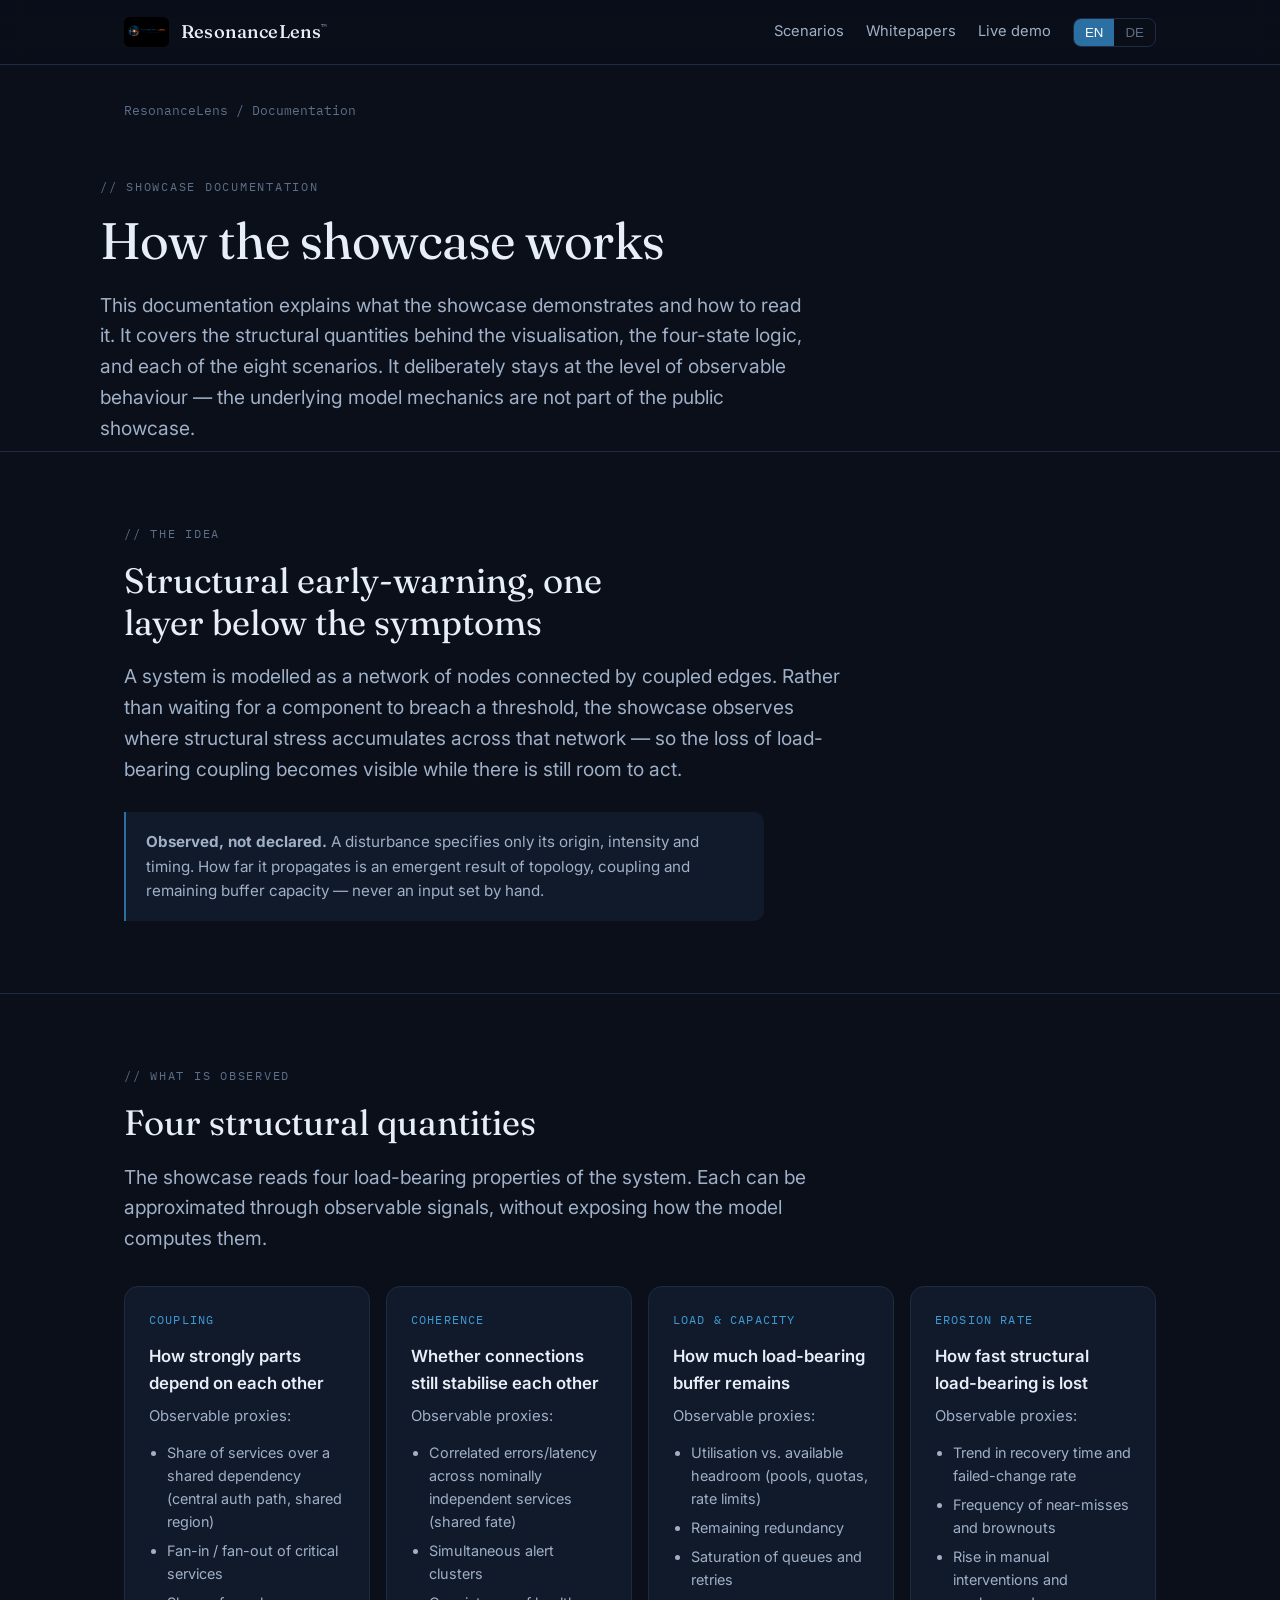
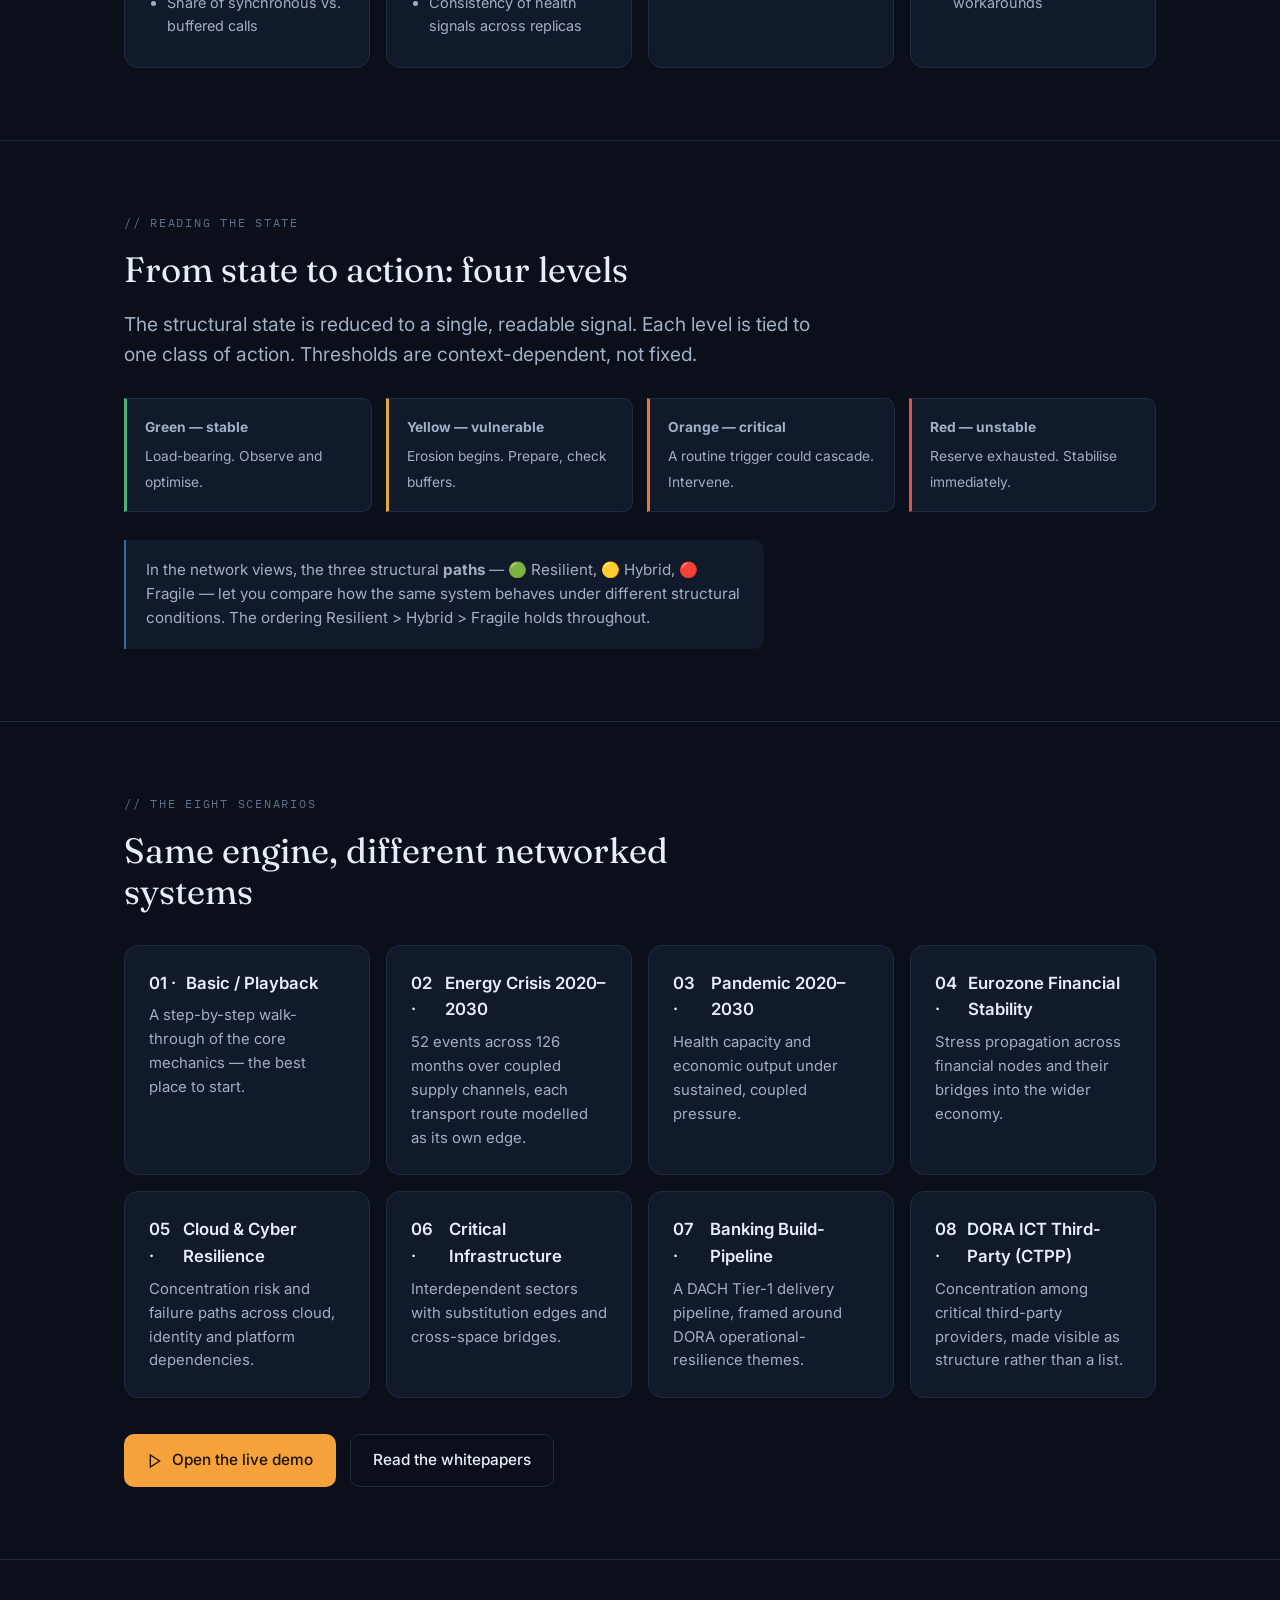
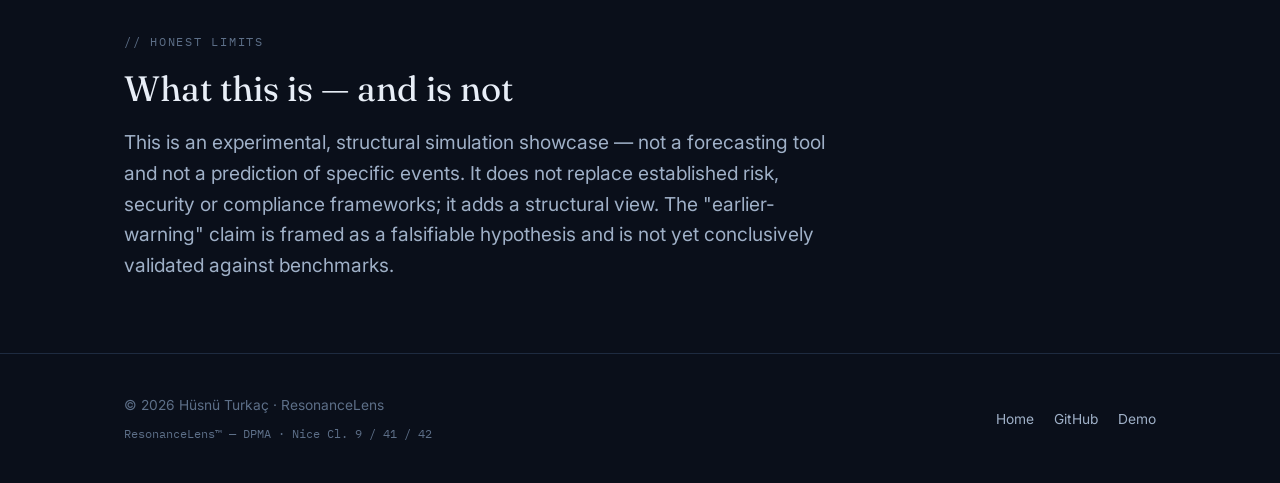
==== docs/index.html @ 5c9d03ac "Initial commit: bilingual landing page, docs, whitepaper series" ====
<!DOCTYPE html>
<html lang="en">
<head>
<meta charset="UTF-8" />
<meta name="viewport" content="width=device-width, initial-scale=1.0" />
<title>Documentation — ResonanceLens</title>
<meta name="description" content="How the ResonanceLens showcase is built: structural quantities, the four-state logic, and the eight interactive scenarios." />
<link rel="preconnect" href="https://fonts.googleapis.com" />
<link rel="preconnect" href="https://fonts.gstatic.com" crossorigin />
<link href="https://fonts.googleapis.com/css2?family=Fraunces:opsz,wght@9..144,400;9..144,500;9..144,600&family=Inter:wght@400;500;600&family=IBM+Plex+Mono:wght@400;500&display=swap" rel="stylesheet" />
<link rel="stylesheet" href="../assets/style.css" />
</head>
<body>

<header>
  <div class="wrap nav">
    <a class="brand" href="../index.html">
      <img src="../assets/logo.png" alt="ResonanceLens" />
      <span>ResonanceLens<span class="tm">™</span></span>
    </a>
    <div class="nav-right">
      <nav class="nav-links">
        <a href="../index.html#scenarios" data-lang="en">Scenarios</a><a href="../index.html#scenarios" data-lang="de">Szenarien</a>
        <a href="whitepaper.html" data-lang="en">Whitepapers</a><a href="whitepaper.html" data-lang="de">Whitepapers</a>
        <a href="https://resonancelens.streamlit.app/" target="_blank" rel="noopener" data-lang="en">Live demo</a><a href="https://resonancelens.streamlit.app/" target="_blank" rel="noopener" data-lang="de">Live-Demo</a>
      </nav>
      <div class="langtoggle" role="group" aria-label="Language">
        <button id="btn-en" class="active" onclick="setLang('en')">EN</button>
        <button id="btn-de" onclick="setLang('de')">DE</button>
      </div>
    </div>
  </div>
</header>

<main>
  <div class="wrap crumb">
    <a href="../index.html">ResonanceLens</a> / <span data-lang="en">Documentation</span><span data-lang="de">Dokumentation</span>
  </div>

  <div class="wrap page-hero">
    <div class="sec-label"><span data-lang="en">// Showcase documentation</span><span data-lang="de">// Showcase-Dokumentation</span></div>
    <h1><span data-lang="en">How the showcase works</span><span data-lang="de">Wie das Showcase funktioniert</span></h1>
    <p class="lede">
      <span data-lang="en">This documentation explains what the showcase demonstrates and how to read it. It covers the structural quantities behind the visualisation, the four-state logic, and each of the eight scenarios. It deliberately stays at the level of observable behaviour — the underlying model mechanics are not part of the public showcase.</span>
      <span data-lang="de">Diese Dokumentation erklärt, was das Showcase zeigt und wie es zu lesen ist. Sie behandelt die strukturellen Größen hinter der Visualisierung, die vierstufige Zustandslogik und jedes der acht Szenarien. Sie bleibt bewusst auf der Ebene des beobachtbaren Verhaltens — die zugrunde liegende Modellmechanik ist nicht Teil des öffentlichen Showcases.</span>
    </p>
  </div>

  <!-- IDEA -->
  <section>
    <div class="wrap">
      <div class="sec-label"><span data-lang="en">// The idea</span><span data-lang="de">// Die Idee</span></div>
      <h2><span data-lang="en">Structural early-warning, one layer below the symptoms</span><span data-lang="de">Strukturelle Frühwarnung, eine Ebene unter den Symptomen</span></h2>
      <p class="lede">
        <span data-lang="en">A system is modelled as a network of nodes connected by coupled edges. Rather than waiting for a component to breach a threshold, the showcase observes where structural stress accumulates across that network — so the loss of load-bearing coupling becomes visible while there is still room to act.</span>
        <span data-lang="de">Ein System wird als Netzwerk aus Knoten modelliert, die über gekoppelte Kanten verbunden sind. Statt zu warten, bis eine Komponente eine Schwelle überschreitet, beobachtet das Showcase, wo sich struktureller Stress über dieses Netzwerk aufbaut — sodass der Verlust tragfähiger Kopplung sichtbar wird, solange noch Handlungsspielraum besteht.</span>
      </p>
      <div class="note">
        <span data-lang="en"><b>Observed, not declared.</b> A disturbance specifies only its origin, intensity and timing. How far it propagates is an emergent result of topology, coupling and remaining buffer capacity — never an input set by hand.</span>
        <span data-lang="de"><b>Beobachtet, nicht deklariert.</b> Eine Störung gibt nur Ursprung, Intensität und zeitlichen Verlauf an. Wie weit sie sich ausbreitet, ist ein emergentes Ergebnis von Topologie, Kopplung und verbleibender Pufferkapazität — kein von Hand gesetzter Eingabeparameter.</span>
      </div>
    </div>
  </section>

  <!-- STRUCTURAL QUANTITIES -->
  <section>
    <div class="wrap">
      <div class="sec-label"><span data-lang="en">// What is observed</span><span data-lang="de">// Was beobachtet wird</span></div>
      <h2><span data-lang="en">Four structural quantities</span><span data-lang="de">Vier strukturelle Größen</span></h2>
      <p class="lede">
        <span data-lang="en">The showcase reads four load-bearing properties of the system. Each can be approximated through observable signals, without exposing how the model computes them.</span>
        <span data-lang="de">Das Showcase liest vier tragende Eigenschaften des Systems. Jede lässt sich über beobachtbare Signale annähern, ohne offenzulegen, wie das Modell sie berechnet.</span>
      </p>

      <div class="grid2">
        <div class="panel">
          <div class="tag"><span data-lang="en">Coupling</span><span data-lang="de">Kopplung</span></div>
          <h3><span data-lang="en">How strongly parts depend on each other</span><span data-lang="de">Wie stark Teile voneinander abhängen</span></h3>
          <p><span data-lang="en">Observable proxies:</span><span data-lang="de">Beobachtbare Proxys:</span></p>
          <ul>
            <li><span data-lang="en">Share of services over a shared dependency (central auth path, shared region)</span><span data-lang="de">Anteil Dienste über gemeinsame Abhängigkeit (zentraler Auth-Pfad, geteilte Region)</span></li>
            <li><span data-lang="en">Fan-in / fan-out of critical services</span><span data-lang="de">Fan-in / Fan-out kritischer Services</span></li>
            <li><span data-lang="en">Share of synchronous vs. buffered calls</span><span data-lang="de">Anteil synchroner statt gepufferter Aufrufe</span></li>
          </ul>
        </div>

        <div class="panel">
          <div class="tag"><span data-lang="en">Coherence</span><span data-lang="de">Kohärenz</span></div>
          <h3><span data-lang="en">Whether connections still stabilise each other</span><span data-lang="de">Ob Verbindungen sich noch gegenseitig stabilisieren</span></h3>
          <p><span data-lang="en">Observable proxies:</span><span data-lang="de">Beobachtbare Proxys:</span></p>
          <ul>
            <li><span data-lang="en">Correlated errors/latency across nominally independent services (shared fate)</span><span data-lang="de">Korrelierte Fehler/Latenz über eigentlich unabhängige Dienste (gemeinsames Schicksal)</span></li>
            <li><span data-lang="en">Simultaneous alert clusters</span><span data-lang="de">Zeitgleiche Alarm-Cluster</span></li>
            <li><span data-lang="en">Consistency of health signals across replicas</span><span data-lang="de">Konsistenz der Health-Signale über Replikate</span></li>
          </ul>
        </div>

        <div class="panel">
          <div class="tag"><span data-lang="en">Load &amp; capacity</span><span data-lang="de">Belastung &amp; Kapazität</span></div>
          <h3><span data-lang="en">How much load-bearing buffer remains</span><span data-lang="de">Wie viel tragfähiger Puffer bleibt</span></h3>
          <p><span data-lang="en">Observable proxies:</span><span data-lang="de">Beobachtbare Proxys:</span></p>
          <ul>
            <li><span data-lang="en">Utilisation vs. available headroom (pools, quotas, rate limits)</span><span data-lang="de">Auslastung gegen verfügbaren Headroom (Pools, Quotas, Rate-Limits)</span></li>
            <li><span data-lang="en">Remaining redundancy</span><span data-lang="de">Verbleibende Redundanz</span></li>
            <li><span data-lang="en">Saturation of queues and retries</span><span data-lang="de">Sättigung von Queues und Retries</span></li>
          </ul>
        </div>

        <div class="panel">
          <div class="tag"><span data-lang="en">Erosion rate</span><span data-lang="de">Erosionsrate</span></div>
          <h3><span data-lang="en">How fast structural load-bearing is lost</span><span data-lang="de">Wie schnell strukturelle Tragfähigkeit verloren geht</span></h3>
          <p><span data-lang="en">Observable proxies:</span><span data-lang="de">Beobachtbare Proxys:</span></p>
          <ul>
            <li><span data-lang="en">Trend in recovery time and failed-change rate</span><span data-lang="de">Trend von Wiederherstellungszeit und Rate fehlgeschlagener Änderungen</span></li>
            <li><span data-lang="en">Frequency of near-misses and brownouts</span><span data-lang="de">Häufigkeit von Near-Misses und Brownouts</span></li>
            <li><span data-lang="en">Rise in manual interventions and workarounds</span><span data-lang="de">Zunahme manueller Eingriffe und Workarounds</span></li>
          </ul>
        </div>
      </div>
    </div>
  </section>

  <!-- FOUR STATES -->
  <section>
    <div class="wrap">
      <div class="sec-label"><span data-lang="en">// Reading the state</span><span data-lang="de">// Den Zustand lesen</span></div>
      <h2><span data-lang="en">From state to action: four levels</span><span data-lang="de">Vom Zustand zur Handlung: vier Stufen</span></h2>
      <p class="lede">
        <span data-lang="en">The structural state is reduced to a single, readable signal. Each level is tied to one class of action. Thresholds are context-dependent, not fixed.</span>
        <span data-lang="de">Der strukturelle Zustand wird auf ein einziges, lesbares Signal reduziert. Jede Stufe ist an genau eine Handlungsklasse gekoppelt. Die Schwellen sind kontextabhängig, nicht starr.</span>
      </p>

      <div class="states">
        <div class="state green">
          <b><span data-lang="en">Green — stable</span><span data-lang="de">Grün — stabil</span></b>
          <span data-lang="en">Load-bearing. Observe and optimise.</span><span data-lang="de">Tragfähig. Beobachten und optimieren.</span>
        </div>
        <div class="state yellow">
          <b><span data-lang="en">Yellow — vulnerable</span><span data-lang="de">Gelb — vulnerabel</span></b>
          <span data-lang="en">Erosion begins. Prepare, check buffers.</span><span data-lang="de">Erosion beginnt. Vorbereiten, Puffer prüfen.</span>
        </div>
        <div class="state orange">
          <b><span data-lang="en">Orange — critical</span><span data-lang="de">Orange — kritisch</span></b>
          <span data-lang="en">A routine trigger could cascade. Intervene.</span><span data-lang="de">Ein Routine-Auslöser könnte kaskadieren. Eingreifen.</span>
        </div>
        <div class="state red">
          <b><span data-lang="en">Red — unstable</span><span data-lang="de">Rot — instabil</span></b>
          <span data-lang="en">Reserve exhausted. Stabilise immediately.</span><span data-lang="de">Reserve erschöpft. Sofort stabilisieren.</span>
        </div>
      </div>
      <div class="note">
        <span data-lang="en">In the network views, the three structural <b>paths</b> — 🟢 Resilient, 🟡 Hybrid, 🔴 Fragile — let you compare how the same system behaves under different structural conditions. The ordering Resilient &gt; Hybrid &gt; Fragile holds throughout.</span>
        <span data-lang="de">In den Netzwerkansichten lassen die drei strukturellen <b>Pfade</b> — 🟢 Resilient, 🟡 Hybrid, 🔴 Fragil — vergleichen, wie sich dasselbe System unter unterschiedlichen strukturellen Bedingungen verhält. Die Ordnung Resilient &gt; Hybrid &gt; Fragil gilt durchgängig.</span>
      </div>
    </div>
  </section>

  <!-- SCENARIOS -->
  <section>
    <div class="wrap">
      <div class="sec-label"><span data-lang="en">// The eight scenarios</span><span data-lang="de">// Die acht Szenarien</span></div>
      <h2><span data-lang="en">Same engine, different networked systems</span><span data-lang="de">Gleiche Engine, unterschiedliche vernetzte Systeme</span></h2>

      <div class="grid2">
        <div class="panel"><h3>01 · <span data-lang="en">Basic / Playback</span><span data-lang="de">Basis / Playback</span></h3><p><span data-lang="en">A step-by-step walk-through of the core mechanics — the best place to start.</span><span data-lang="de">Eine schrittweise Einführung in die Kernmechanik — der beste Einstieg.</span></p></div>
        <div class="panel"><h3>02 · <span data-lang="en">Energy Crisis 2020–2030</span><span data-lang="de">Energiekrise 2020–2030</span></h3><p><span data-lang="en">52 events across 126 months over coupled supply channels, each transport route modelled as its own edge.</span><span data-lang="de">52 Ereignisse über 126 Monate über gekoppelte Versorgungskanäle, jede Transportroute als eigene Kante modelliert.</span></p></div>
        <div class="panel"><h3>03 · <span data-lang="en">Pandemic 2020–2030</span><span data-lang="de">Pandemie 2020–2030</span></h3><p><span data-lang="en">Health capacity and economic output under sustained, coupled pressure.</span><span data-lang="de">Gesundheitskapazität und Wirtschaftsleistung unter anhaltendem, gekoppeltem Druck.</span></p></div>
        <div class="panel"><h3>04 · <span data-lang="en">Eurozone Financial Stability</span><span data-lang="de">Eurozone-Finanzstabilität</span></h3><p><span data-lang="en">Stress propagation across financial nodes and their bridges into the wider economy.</span><span data-lang="de">Stressausbreitung über Finanzknoten und ihre Brücken in die weitere Wirtschaft.</span></p></div>
        <div class="panel"><h3>05 · <span data-lang="en">Cloud &amp; Cyber Resilience</span><span data-lang="de">Cloud- &amp; Cyber-Resilienz</span></h3><p><span data-lang="en">Concentration risk and failure paths across cloud, identity and platform dependencies.</span><span data-lang="de">Konzentrationsrisiko und Ausfallpfade über Cloud-, Identitäts- und Plattform-Abhängigkeiten.</span></p></div>
        <div class="panel"><h3>06 · <span data-lang="en">Critical Infrastructure</span><span data-lang="de">Kritische Infrastruktur</span></h3><p><span data-lang="en">Interdependent sectors with substitution edges and cross-space bridges.</span><span data-lang="de">Interdependente Sektoren mit Substitutionskanten und Cross-Space-Brücken.</span></p></div>
        <div class="panel"><h3>07 · <span data-lang="en">Banking Build-Pipeline</span><span data-lang="de">Banking-Build-Pipeline</span></h3><p><span data-lang="en">A DACH Tier-1 delivery pipeline, framed around DORA operational-resilience themes.</span><span data-lang="de">Eine DACH-Tier-1-Delivery-Pipeline, ausgerichtet auf DORA-Themen der operativen Resilienz.</span></p></div>
        <div class="panel"><h3>08 · <span data-lang="en">DORA ICT Third-Party (CTPP)</span><span data-lang="de">DORA IKT-Drittparteien (CTPP)</span></h3><p><span data-lang="en">Concentration among critical third-party providers, made visible as structure rather than a list.</span><span data-lang="de">Konzentration unter kritischen Drittdienstleistern, sichtbar als Struktur statt als Liste.</span></p></div>
      </div>

      <div class="cta-row" style="margin-top:36px">
        <a class="btn btn-primary" href="https://resonancelens.streamlit.app/" target="_blank" rel="noopener">
          <svg viewBox="0 0 24 24" fill="none" stroke="currentColor" stroke-width="2"><polygon points="5 3 19 12 5 21 5 3"/></svg>
          <span data-lang="en">Open the live demo</span><span data-lang="de">Live-Demo öffnen</span>
        </a>
        <a class="btn btn-ghost" href="whitepaper.html"><span data-lang="en">Read the whitepapers</span><span data-lang="de">Whitepapers lesen</span></a>
      </div>
    </div>
  </section>

  <!-- LIMITS -->
  <section>
    <div class="wrap">
      <div class="sec-label"><span data-lang="en">// Honest limits</span><span data-lang="de">// Ehrliche Einordnung</span></div>
      <h2><span data-lang="en">What this is — and is not</span><span data-lang="de">Was dies ist — und was nicht</span></h2>
      <p class="lede">
        <span data-lang="en">This is an experimental, structural simulation showcase — not a forecasting tool and not a prediction of specific events. It does not replace established risk, security or compliance frameworks; it adds a structural view. The "earlier-warning" claim is framed as a falsifiable hypothesis and is not yet conclusively validated against benchmarks.</span>
        <span data-lang="de">Dies ist ein experimentelles, strukturelles Simulations-Showcase — kein Prognose-Tool und keine Vorhersage konkreter Ereignisse. Es ersetzt keine etablierten Risiko-, Security- oder Compliance-Frameworks; es ergänzt eine strukturelle Sicht. Der „Frühwarn"-Anspruch ist als falsifizierbare Hypothese formuliert und gegen Benchmarks noch nicht abschließend validiert.</span>
      </p>
    </div>
  </section>
</main>

<footer>
  <div class="wrap foot">
    <div>
      <div>© <span id="yr"></span> Hüsnü Turkaç · ResonanceLens</div>
      <div class="tmline">ResonanceLens™ — DPMA · Nice Cl. 9 / 41 / 42</div>
    </div>
    <div style="display:flex;gap:20px">
      <a href="../index.html"><span data-lang="en">Home</span><span data-lang="de">Start</span></a>
      <a href="https://github.com/huesnue/resonancelens-showcase" target="_blank" rel="noopener">GitHub</a>
      <a href="https://resonancelens.streamlit.app/" target="_blank" rel="noopener">Demo</a>
    </div>
  </div>
</footer>

<script>
function setLang(l){
  document.documentElement.lang = l;
  document.getElementById('btn-en').classList.toggle('active', l==='en');
  document.getElementById('btn-de').classList.toggle('active', l==='de');
}
(function(){
  var nav=(navigator.language||'en').toLowerCase();
  if(nav.indexOf('de')===0){ setLang('de'); }
  document.getElementById('yr').textContent=new Date().getFullYear();
})();
</script>
</body>
</html>
---- assets/style.css ----
/* ============================================================
   ResonanceLens — shared stylesheet
   Palette derived from the ResonanceLens logo
   ============================================================ */
:root{
  --bg:        #0a0f1a;
  --bg-soft:   #111a2b;
  --ink:       #e8eef7;
  --ink-dim:   #9fb0c7;
  --ink-faint: #5d6f88;
  --cool:      #3f9bd6;
  --cool-deep: #2c6fa3;
  --core:      #f5a23b;
  --core-glow: #ffba5c;
  --resilient: #4cae7d;
  --hybrid:    #e0a93c;
  --orange:    #e07b39;
  --fragile:   #d9534f;
  --line:      #1e2b40;
  --radius:    14px;
  --maxw:      1080px;
}
*{box-sizing:border-box;margin:0;padding:0}
html{scroll-behavior:smooth}
body{
  background:var(--bg);color:var(--ink);
  font-family:"Inter",system-ui,sans-serif;line-height:1.6;
  -webkit-font-smoothing:antialiased;overflow-x:hidden;
}
a{color:inherit;text-decoration:none}
.wrap{max-width:var(--maxw);margin:0 auto;padding:0 24px}

/* language toggle: hide only the inactive language */
html[lang="en"] [data-lang="de"]{display:none}
html[lang="de"] [data-lang="en"]{display:none}

/* header */
header{
  position:sticky;top:0;z-index:50;backdrop-filter:blur(10px);
  background:rgba(10,15,26,.72);border-bottom:1px solid var(--line);
}
.nav{display:flex;align-items:center;justify-content:space-between;height:64px}
.brand{display:flex;align-items:center;gap:12px;font-family:"Fraunces",serif;font-weight:500;font-size:1.15rem;letter-spacing:.01em}
.brand img{height:30px;width:auto;border-radius:6px}
.brand .tm{font-size:.6rem;color:var(--ink-faint);font-family:"IBM Plex Mono",monospace;vertical-align:super}
.nav-right{display:flex;align-items:center;gap:22px}
.nav-links{display:flex;gap:22px;font-size:.92rem;color:var(--ink-dim)}
.nav-links a:hover{color:var(--ink)}
.langtoggle{display:flex;border:1px solid var(--line);border-radius:8px;overflow:hidden;font-family:"IBM Plex Mono",monospace;font-size:.78rem}
.langtoggle button{background:transparent;color:var(--ink-faint);border:none;padding:6px 11px;cursor:pointer;transition:.15s}
.langtoggle button.active{background:var(--cool-deep);color:#fff}
@media(max-width:680px){.nav-links{display:none}}

/* generic section */
section{padding:72px 0;border-top:1px solid var(--line)}
.sec-label{font-family:"IBM Plex Mono",monospace;font-size:.78rem;letter-spacing:.14em;text-transform:uppercase;color:var(--ink-faint);margin-bottom:16px}
h1{font-family:"Fraunces",serif;font-weight:400;font-size:clamp(2.1rem,4.5vw,3.2rem);line-height:1.1;letter-spacing:-.01em;margin-bottom:20px}
h2{font-family:"Fraunces",serif;font-weight:400;font-size:clamp(1.6rem,3.3vw,2.2rem);line-height:1.18;margin-bottom:18px;max-width:24ch}
h3{font-size:1.05rem;font-weight:600;margin-bottom:8px}
p{color:var(--ink-dim)}
.lede{font-size:clamp(1.05rem,2vw,1.2rem);color:var(--ink-dim);max-width:60ch}

/* buttons */
.cta-row{display:flex;flex-wrap:wrap;gap:14px}
.btn{display:inline-flex;align-items:center;gap:9px;padding:13px 22px;border-radius:10px;font-weight:500;font-size:.96rem;transition:.18s;border:1px solid transparent}
.btn-primary{background:var(--core);color:#1a1205}
.btn-primary:hover{background:var(--core-glow);transform:translateY(-1px)}
.btn-ghost{border-color:var(--line);color:var(--ink)}
.btn-ghost:hover{border-color:var(--cool);color:var(--cool)}
.btn svg{width:16px;height:16px}

/* breadcrumb */
.crumb{font-family:"IBM Plex Mono",monospace;font-size:.8rem;color:var(--ink-faint);padding-top:36px}
.crumb a:hover{color:var(--cool)}

/* page hero (docs) */
.page-hero{padding:56px 0 8px}

/* signal / structural-quantity cards */
.grid2{display:grid;grid-template-columns:repeat(auto-fit,minmax(240px,1fr));gap:16px;margin-top:32px}
.panel{background:var(--bg-soft);border:1px solid var(--line);border-radius:var(--radius);padding:24px}
.panel h3{display:flex;align-items:center;gap:10px}
.panel .tag{font-family:"IBM Plex Mono",monospace;font-size:.72rem;color:var(--cool);text-transform:uppercase;letter-spacing:.1em;margin-bottom:14px}
.panel p{font-size:.93rem}
.panel ul{margin:12px 0 0 0;padding-left:18px;color:var(--ink-dim);font-size:.9rem}
.panel li{margin-bottom:6px}

/* state legend (green/yellow/orange/red) */
.states{display:grid;grid-template-columns:repeat(auto-fit,minmax(180px,1fr));gap:14px;margin-top:28px}
.state{background:var(--bg-soft);border:1px solid var(--line);border-left-width:3px;border-radius:0 10px 10px 0;padding:16px 18px}
.state b{display:block;font-size:.95rem;margin-bottom:4px}
.state span{font-size:.86rem;color:var(--ink-dim)}
.state.green{border-left-color:var(--resilient)}
.state.yellow{border-left-color:var(--hybrid)}
.state.orange{border-left-color:var(--orange)}
.state.red{border-left-color:var(--fragile)}

/* note */
.note{margin-top:28px;padding:18px 20px;border-left:2px solid var(--cool-deep);background:var(--bg-soft);border-radius:0 10px 10px 0;color:var(--ink-dim);font-size:.95rem;max-width:64ch}

/* whitepaper list */
.papers{display:flex;flex-direction:column;gap:18px;margin-top:36px}
.paper{display:grid;grid-template-columns:auto 1fr auto;gap:22px;align-items:center;background:var(--bg-soft);border:1px solid var(--line);border-radius:var(--radius);padding:24px 26px;transition:.18s}
.paper:hover{border-color:var(--cool-deep)}
.paper .num{font-family:"IBM Plex Mono",monospace;font-size:1.5rem;color:var(--ink-faint)}
.paper .body{min-width:0}
.paper .meta{font-family:"IBM Plex Mono",monospace;font-size:.74rem;letter-spacing:.08em;text-transform:uppercase;color:var(--cool);margin-bottom:8px}
.paper h3{font-family:"Fraunces",serif;font-weight:500;font-size:1.25rem;margin-bottom:8px}
.paper p{font-size:.92rem}
.paper .acts{display:flex;flex-direction:column;gap:8px;white-space:nowrap}
.paper .acts a{font-size:.86rem;padding:8px 14px;border:1px solid var(--line);border-radius:8px;text-align:center;transition:.15s}
.paper .acts a.pdf{background:var(--core);color:#1a1205;border-color:var(--core)}
.paper .acts a.pdf:hover{background:var(--core-glow)}
.paper .acts a.ext:hover{border-color:var(--cool);color:var(--cool)}
@media(max-width:640px){
  .paper{grid-template-columns:1fr;gap:14px}
  .paper .num{display:none}
  .paper .acts{flex-direction:row}
}

/* footer */
footer{border-top:1px solid var(--line);padding:40px 0;color:var(--ink-faint);font-size:.86rem}
.foot{display:flex;justify-content:space-between;flex-wrap:wrap;gap:16px;align-items:center}
.foot a{color:var(--ink-dim)}
.foot a:hover{color:var(--cool)}
.tmline{font-family:"IBM Plex Mono",monospace;font-size:.76rem;color:var(--ink-faint);margin-top:8px}

@media(prefers-reduced-motion:reduce){*{animation:none!important;transition:none!important}}
:focus-visible{outline:2px solid var(--cool);outline-offset:3px;border-radius:4px}
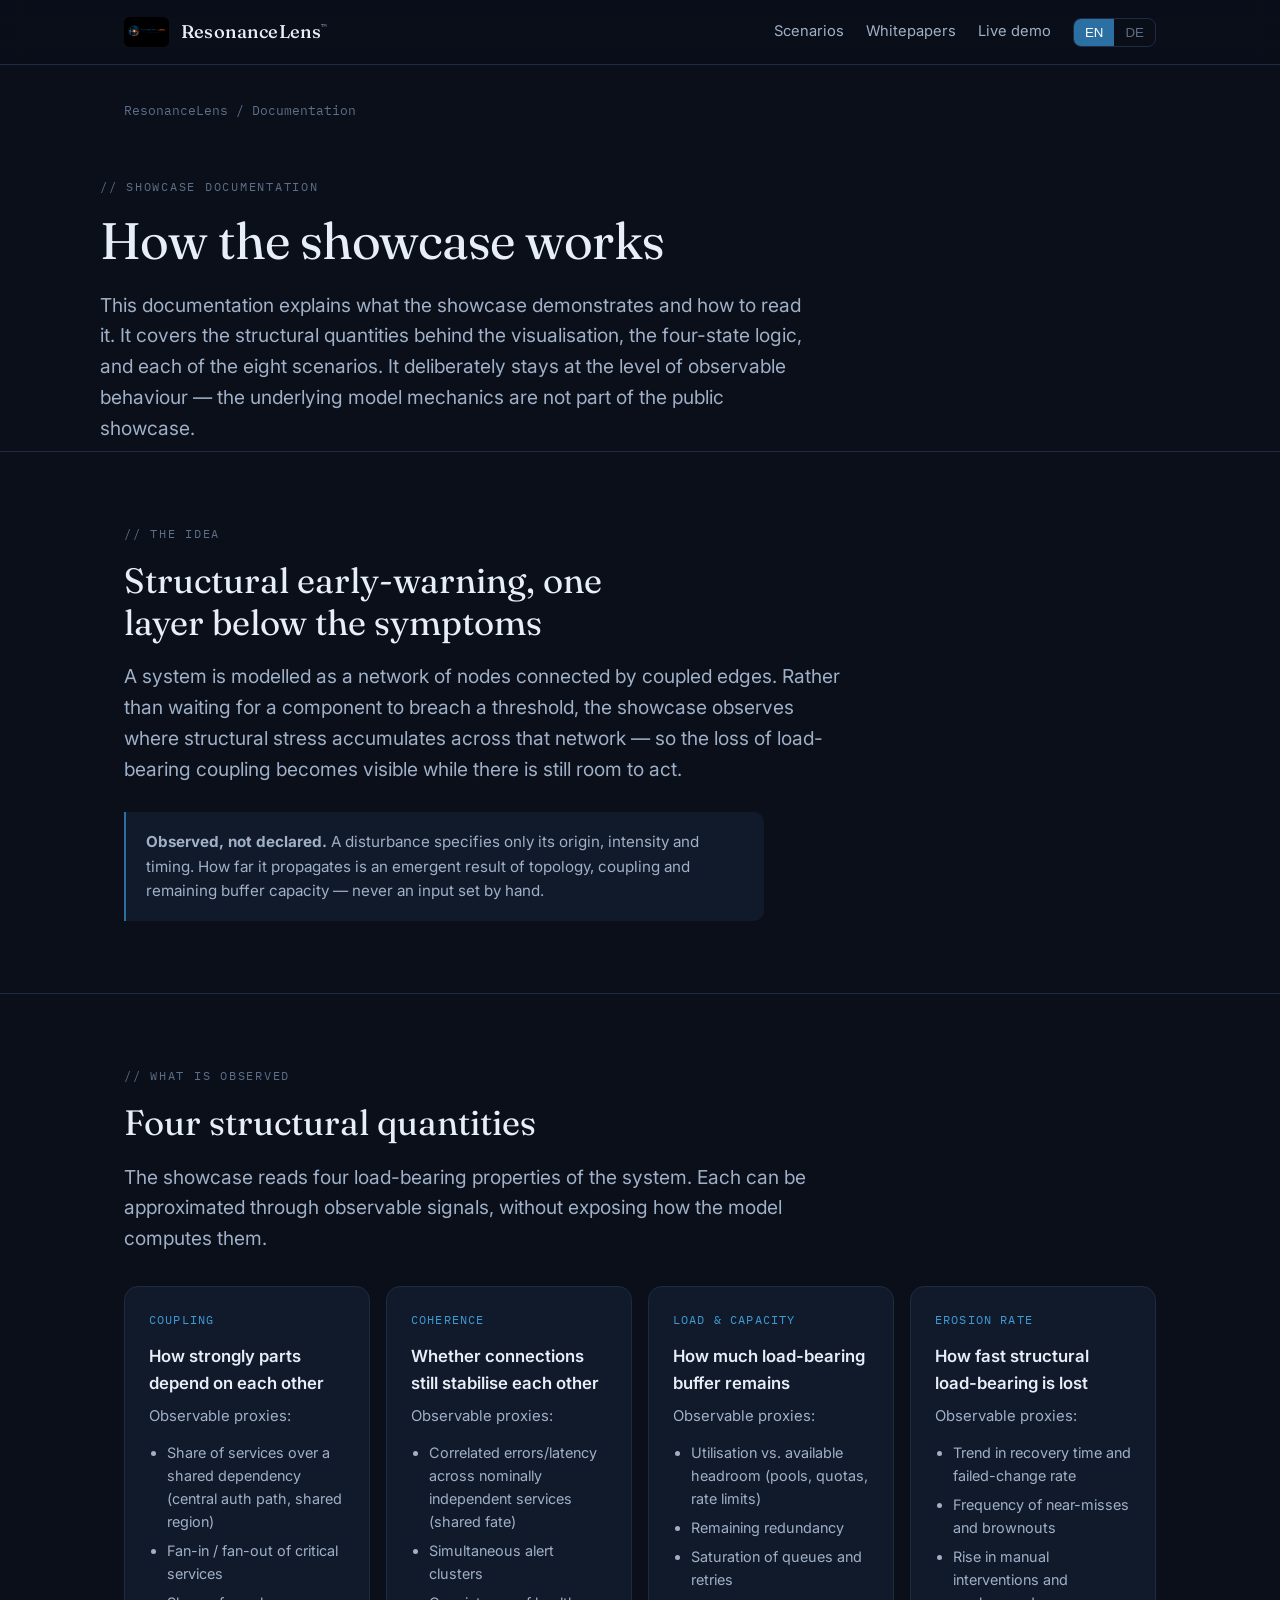
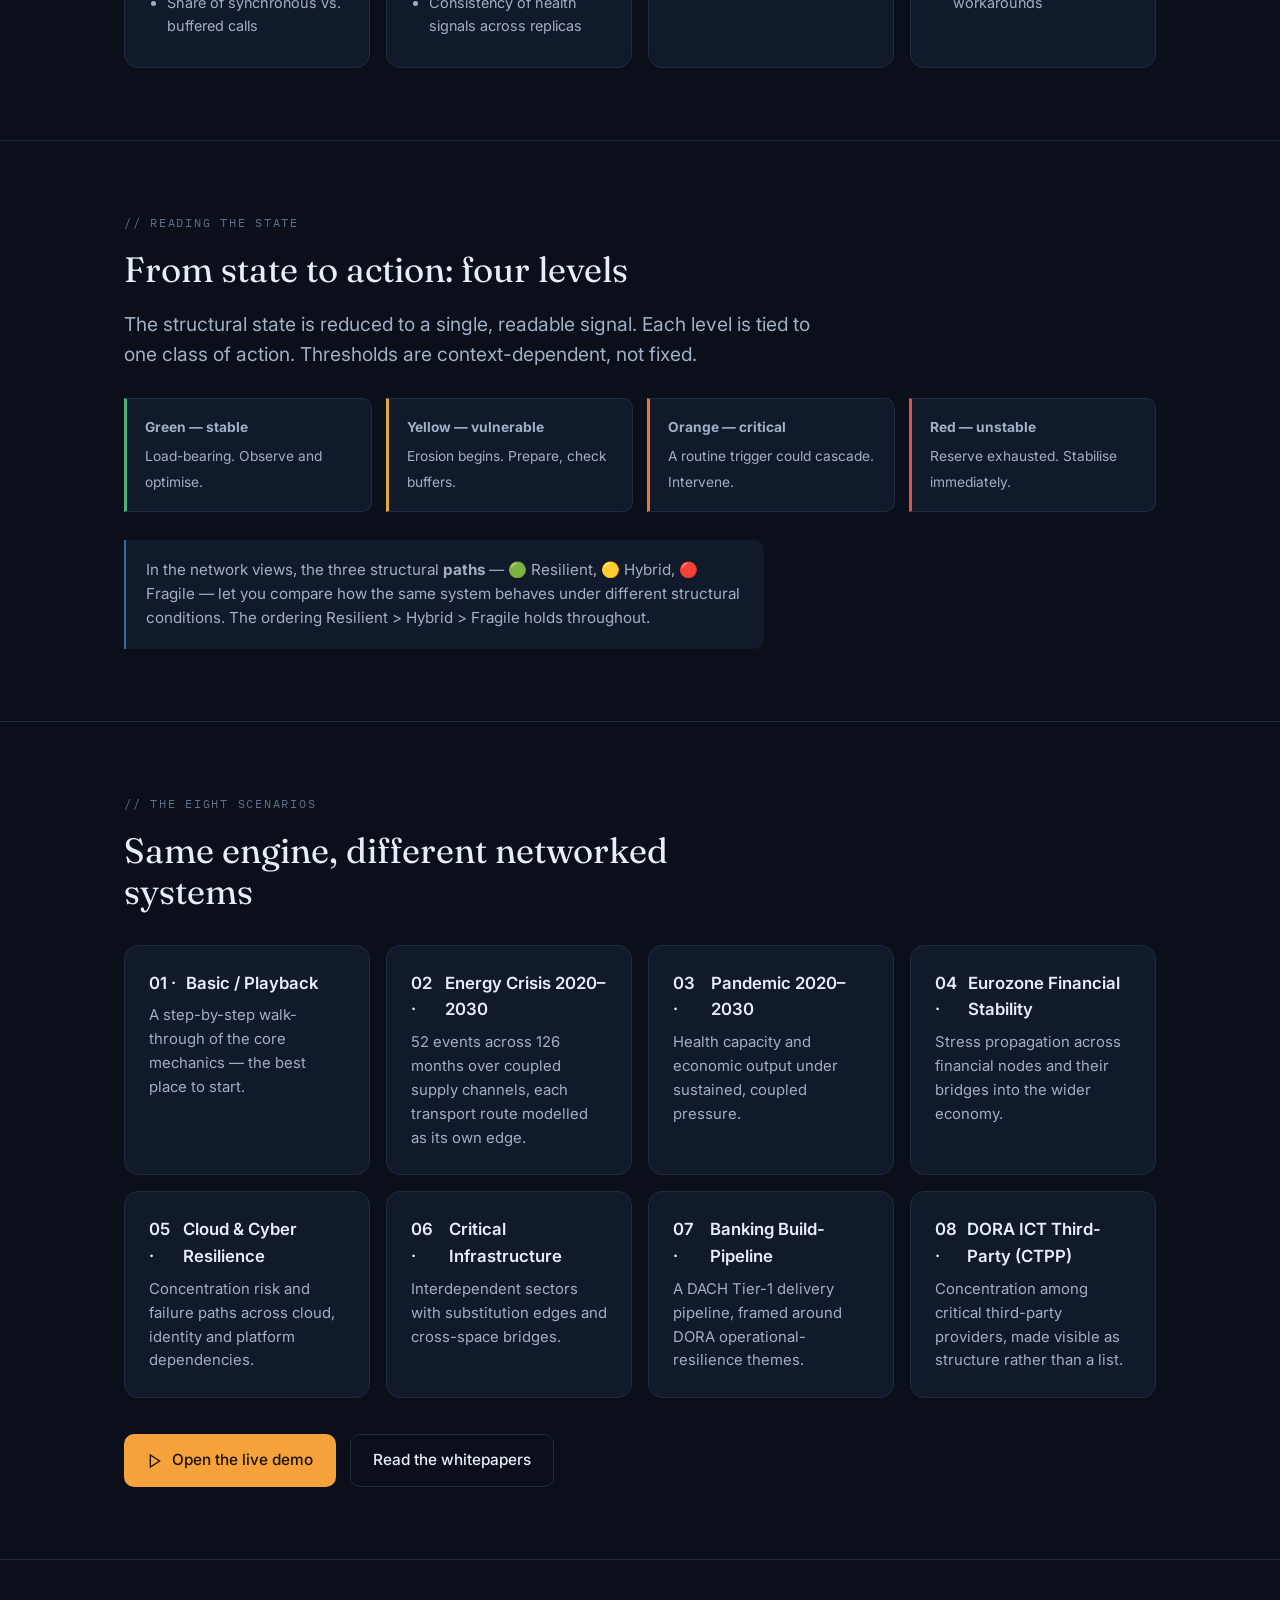
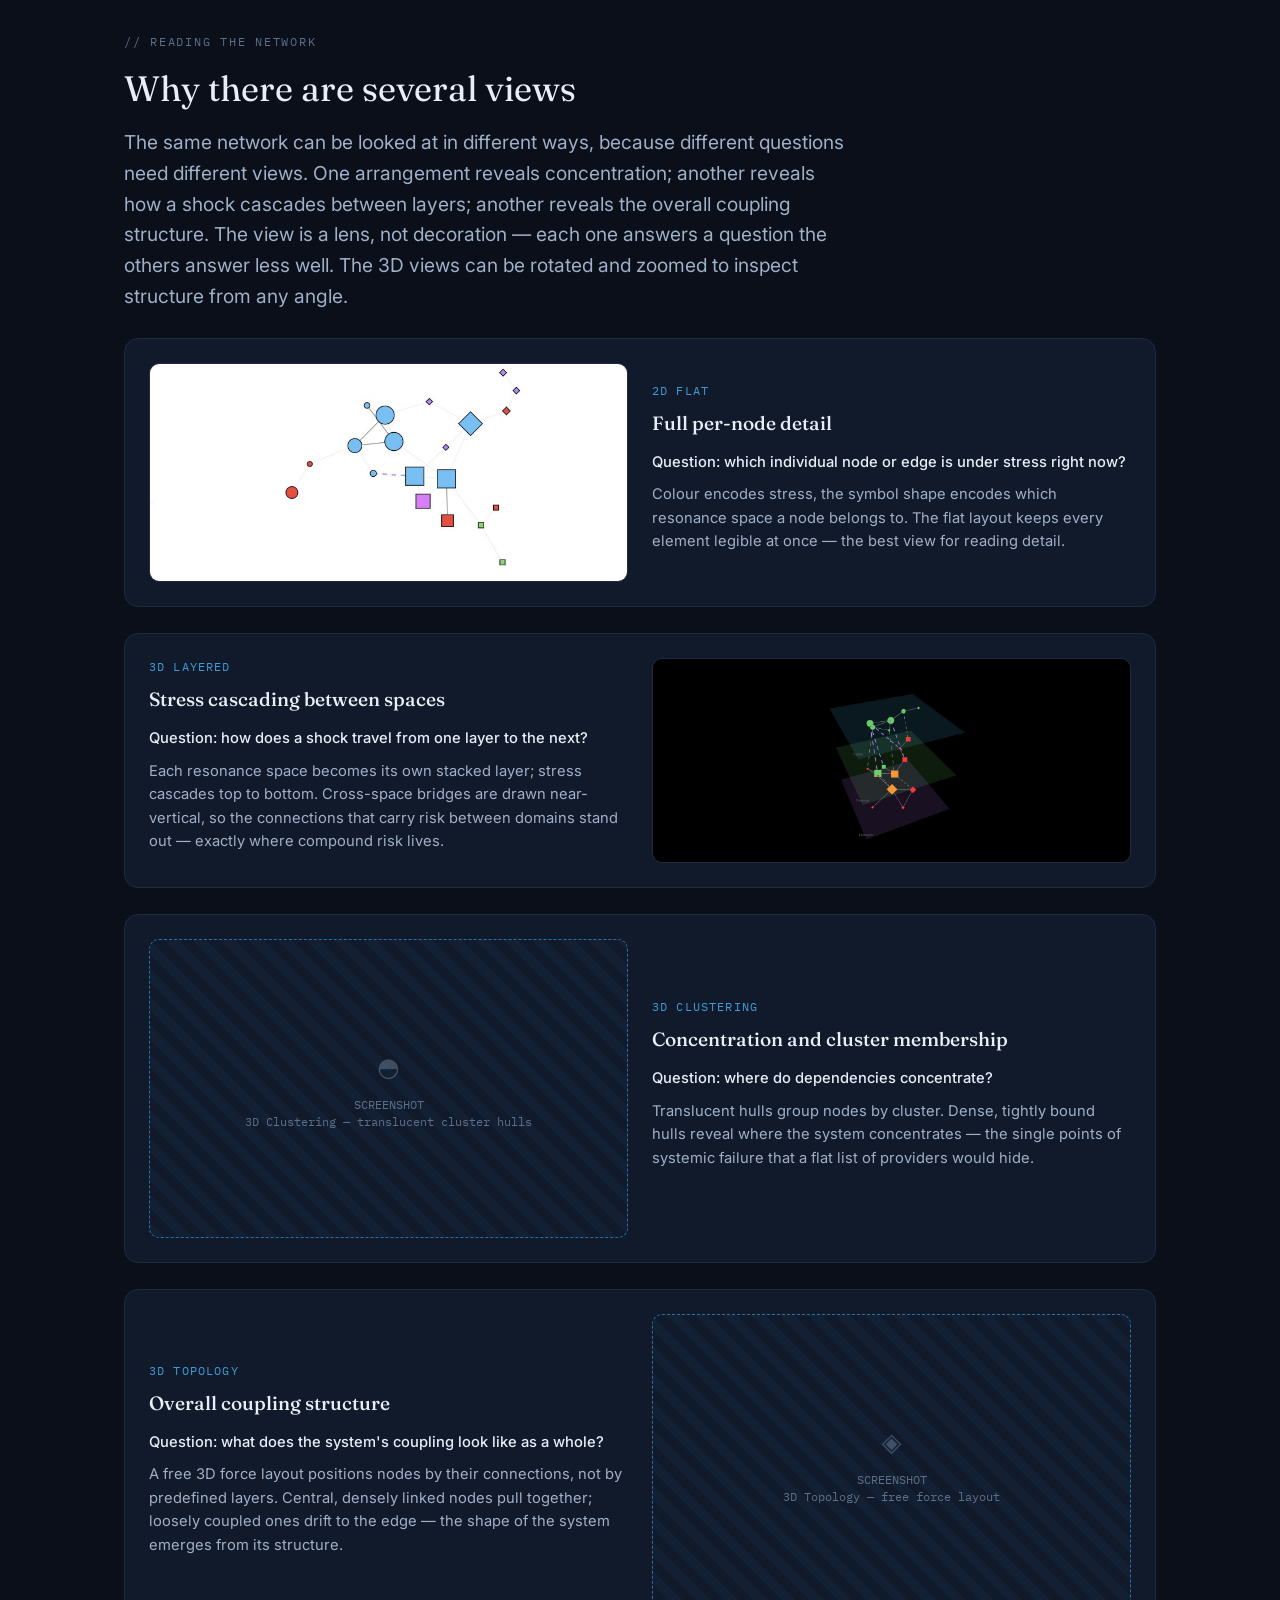
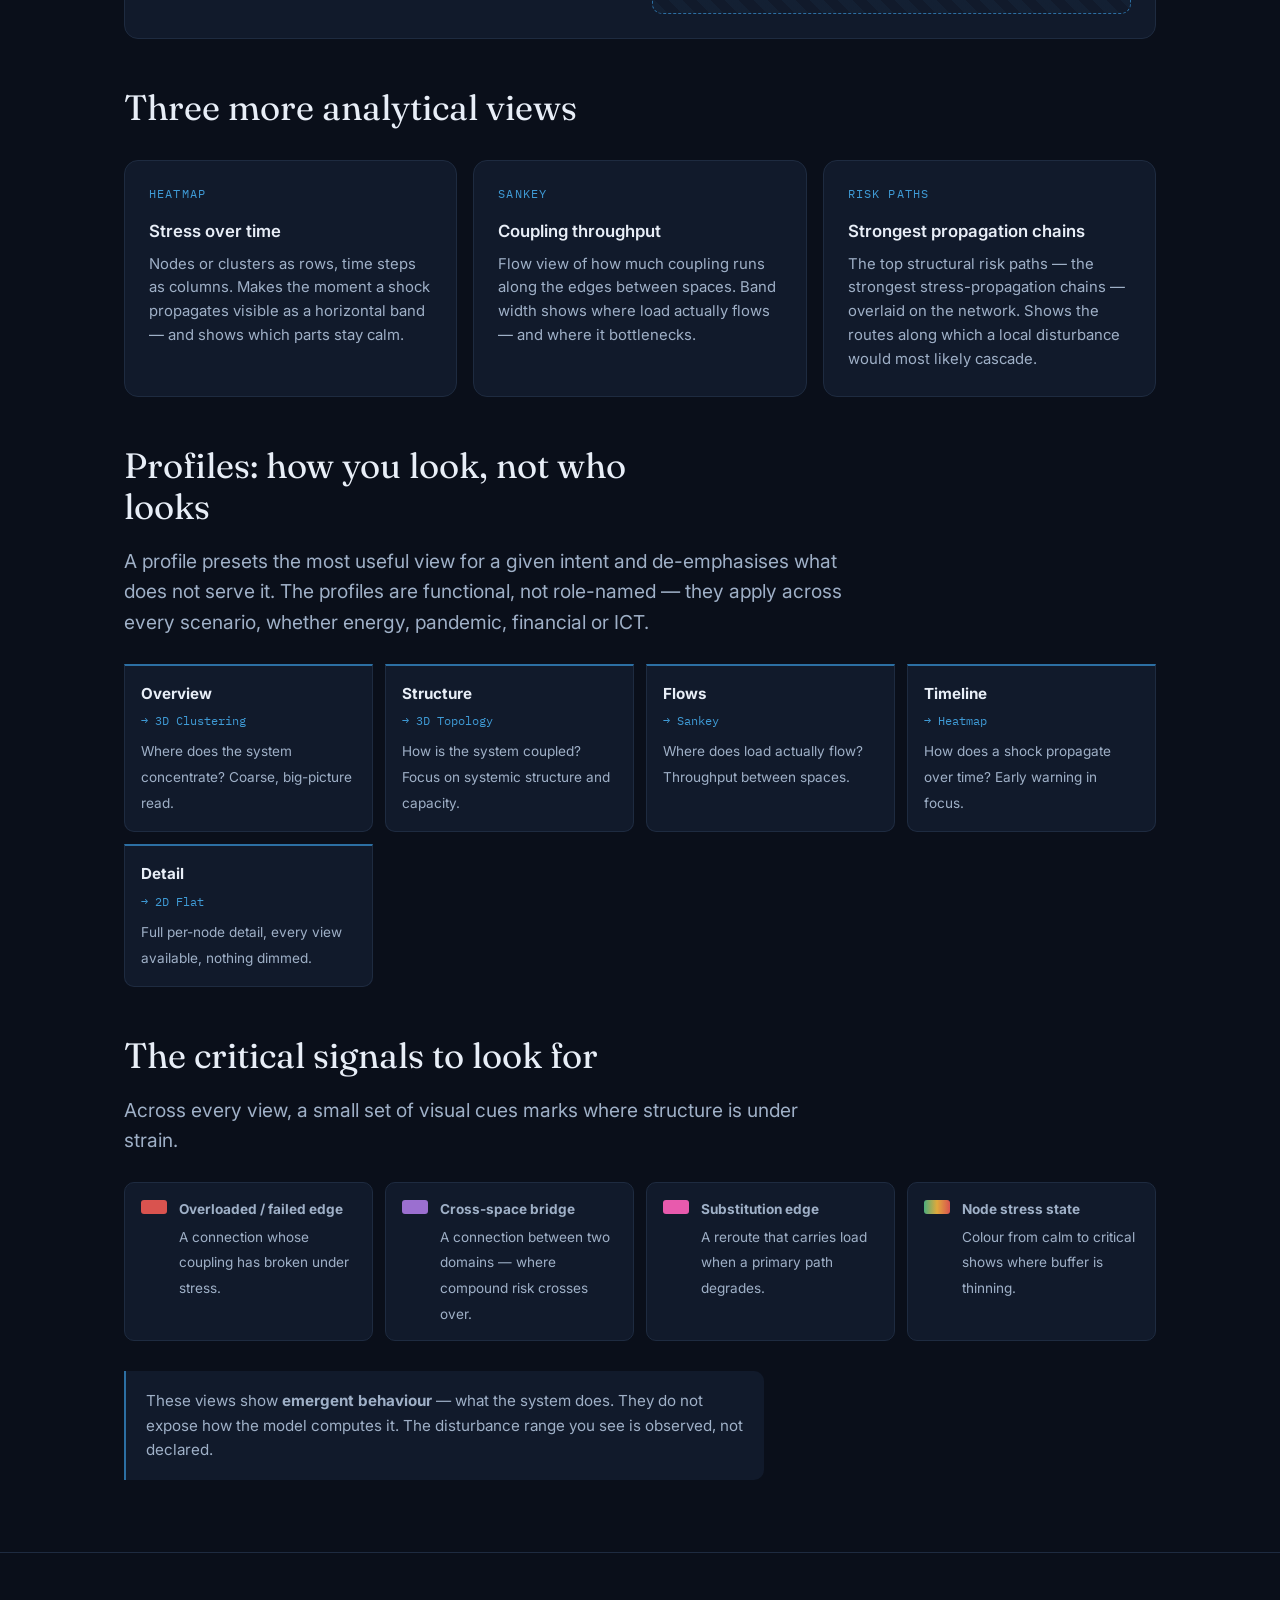
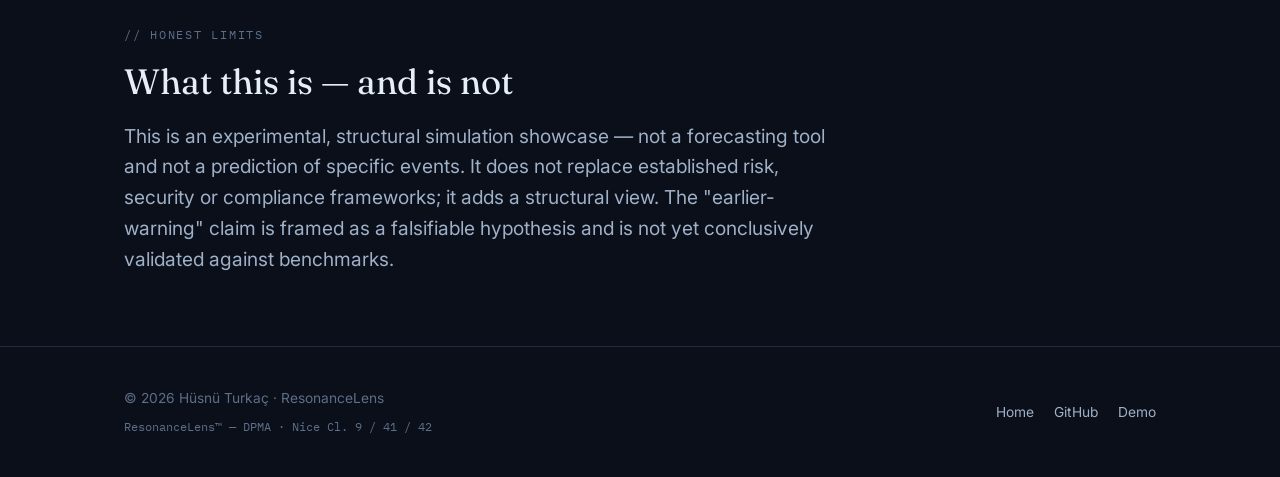
==== commit 3aa504a7: "Use 3D layered image in highlights and docs; fill 2D Flat doc view" ====
--- a/docs/index.html
+++ b/docs/index.html
@@ -4,7 +4,13 @@
 <meta charset="UTF-8" />
 <meta name="viewport" content="width=device-width, initial-scale=1.0" />
 <title>Documentation — ResonanceLens</title>
+<link rel="icon" type="image/svg+xml" href="../assets/favicon.svg" />
+<link rel="icon" type="image/png" sizes="32x32" href="../assets/favicon-32.png" />
+<link rel="icon" type="image/png" sizes="16x16" href="../assets/favicon-16.png" />
+<link rel="icon" href="../assets/favicon.ico" sizes="any" />
+<link rel="apple-touch-icon" href="../assets/apple-touch-icon.png" />
 <meta name="description" content="How the ResonanceLens showcase is built: structural quantities, the four-state logic, and the eight interactive scenarios." />
+<link rel="canonical" href="https://resonancelens.de/docs/index.html" />
 <link rel="preconnect" href="https://fonts.googleapis.com" />
 <link rel="preconnect" href="https://fonts.gstatic.com" crossorigin />
 <link href="https://fonts.googleapis.com/css2?family=Fraunces:opsz,wght@9..144,400;9..144,500;9..144,600&family=Inter:wght@400;500;600&family=IBM+Plex+Mono:wght@400;500&display=swap" rel="stylesheet" />
@@ -182,6 +188,111 @@
     </div>
   </section>
 
+  <!-- NETWORK VIEWS -->
+  <section>
+    <div class="wrap">
+      <div class="sec-label"><span data-lang="en">// Reading the network</span><span data-lang="de">// Das Netzwerk lesen</span></div>
+      <h2><span data-lang="en">Why there are several views</span><span data-lang="de">Warum es mehrere Ansichten gibt</span></h2>
+      <p class="lede">
+        <span data-lang="en">The same network can be looked at in different ways, because different questions need different views. One arrangement reveals concentration; another reveals how a shock cascades between layers; another reveals the overall coupling structure. The view is a lens, not decoration — each one answers a question the others answer less well. The 3D views can be rotated and zoomed to inspect structure from any angle.</span>
+        <span data-lang="de">Dasselbe Netzwerk lässt sich unterschiedlich betrachten, weil verschiedene Fragen verschiedene Ansichten brauchen. Eine Anordnung zeigt Konzentration; eine andere, wie ein Schock zwischen Ebenen kaskadiert; eine weitere die Gesamtstruktur der Kopplung. Die Ansicht ist eine Linse, kein Dekor — jede beantwortet eine Frage, die die anderen weniger gut beantworten. Die 3D-Ansichten lassen sich drehen und zoomen, um die Struktur aus jedem Winkel zu prüfen.</span>
+      </p>
+
+      <!-- 2D Flat -->
+      <div class="view-block">
+        <div class="vtext">
+          <div class="vtag">2D Flat</div>
+          <h3><span data-lang="en">Full per-node detail</span><span data-lang="de">Vollständiges Knoten-Detail</span></h3>
+          <p class="q"><span data-lang="en">Question: which individual node or edge is under stress right now?</span><span data-lang="de">Frage: welcher einzelne Knoten oder welche Kante steht gerade unter Stress?</span></p>
+          <p><span data-lang="en">Colour encodes stress, the symbol shape encodes which resonance space a node belongs to. The flat layout keeps every element legible at once — the best view for reading detail.</span><span data-lang="de">Die Farbe kodiert Stress, die Symbolform kodiert, zu welchem Resonanzraum ein Knoten gehört. Das flache Layout hält jedes Element gleichzeitig lesbar — die beste Ansicht für Details.</span></p>
+        </div>
+        <div class="shotimg"><img src="../assets/view-2dflat.png" alt="2D Flat view — coupled nodes, colour = stress, shape = space" /></div>
+      </div>
+
+      <!-- 3D Layered -->
+      <div class="view-block">
+        <div class="vtext">
+          <div class="vtag">3D Layered</div>
+          <h3><span data-lang="en">Stress cascading between spaces</span><span data-lang="de">Stress-Kaskade zwischen Räumen</span></h3>
+          <p class="q"><span data-lang="en">Question: how does a shock travel from one layer to the next?</span><span data-lang="de">Frage: wie wandert ein Schock von einer Ebene zur nächsten?</span></p>
+          <p><span data-lang="en">Each resonance space becomes its own stacked layer; stress cascades top to bottom. Cross-space bridges are drawn near-vertical, so the connections that carry risk between domains stand out — exactly where compound risk lives.</span><span data-lang="de">Jeder Resonanzraum wird zu einer eigenen gestapelten Ebene; Stress kaskadiert von oben nach unten. Cross-Space-Brücken werden nahezu senkrecht gezeichnet, sodass die risikotragenden Verbindungen zwischen Domänen hervortreten — genau dort, wo Compound Risk entsteht.</span></p>
+        </div>
+        <div class="shotimg"><img src="../assets/view-3dlayered.png" alt="3D Layered view — Digital, Financial, Economic spaces stacked, vertical cross-space bridges" /></div>
+      </div>
+
+      <!-- 3D Clustering -->
+      <div class="view-block">
+        <div class="vtext">
+          <div class="vtag">3D Clustering</div>
+          <h3><span data-lang="en">Concentration and cluster membership</span><span data-lang="de">Konzentration und Cluster-Zugehörigkeit</span></h3>
+          <p class="q"><span data-lang="en">Question: where do dependencies concentrate?</span><span data-lang="de">Frage: wo konzentrieren sich Abhängigkeiten?</span></p>
+          <p><span data-lang="en">Translucent hulls group nodes by cluster. Dense, tightly bound hulls reveal where the system concentrates — the single points of systemic failure that a flat list of providers would hide.</span><span data-lang="de">Durchscheinende Hüllen gruppieren Knoten nach Cluster. Dichte, eng gebundene Hüllen zeigen, wo das System konzentriert — die Single Points of Systemic Failure, die eine bloße Anbieterliste verbergen würde.</span></p>
+        </div>
+        <div class="shot"><span class="ico">◓</span><span class="cap" data-lang="en">SCREENSHOT<br>3D Clustering — translucent cluster hulls</span><span class="cap" data-lang="de">SCREENSHOT<br>3D Clustering — durchscheinende Cluster-Hüllen</span></div>
+      </div>
+
+      <!-- 3D Topology -->
+      <div class="view-block">
+        <div class="vtext">
+          <div class="vtag">3D Topology</div>
+          <h3><span data-lang="en">Overall coupling structure</span><span data-lang="de">Gesamtstruktur der Kopplung</span></h3>
+          <p class="q"><span data-lang="en">Question: what does the system's coupling look like as a whole?</span><span data-lang="de">Frage: wie sieht die Kopplung des Systems als Ganzes aus?</span></p>
+          <p><span data-lang="en">A free 3D force layout positions nodes by their connections, not by predefined layers. Central, densely linked nodes pull together; loosely coupled ones drift to the edge — the shape of the system emerges from its structure.</span><span data-lang="de">Ein freies 3D-Force-Layout positioniert Knoten nach ihren Verbindungen, nicht nach vordefinierten Ebenen. Zentrale, dicht verbundene Knoten ziehen sich zusammen; lose gekoppelte wandern an den Rand — die Form des Systems entsteht aus seiner Struktur.</span></p>
+        </div>
+        <div class="shot"><span class="ico">◈</span><span class="cap" data-lang="en">SCREENSHOT<br>3D Topology — free force layout</span><span class="cap" data-lang="de">SCREENSHOT<br>3D Topology — freies Force-Layout</span></div>
+      </div>
+
+      <!-- additional views (compact) -->
+      <h2 style="margin-top:48px"><span data-lang="en">Three more analytical views</span><span data-lang="de">Drei weitere analytische Ansichten</span></h2>
+      <div class="grid2">
+        <div class="panel">
+          <div class="tag">Heatmap</div>
+          <h3><span data-lang="en">Stress over time</span><span data-lang="de">Stress über die Zeit</span></h3>
+          <p><span data-lang="en">Nodes or clusters as rows, time steps as columns. Makes the moment a shock propagates visible as a horizontal band — and shows which parts stay calm.</span><span data-lang="de">Knoten oder Cluster als Zeilen, Zeitschritte als Spalten. Macht den Moment der Schock-Ausbreitung als horizontales Band sichtbar — und zeigt, welche Teile ruhig bleiben.</span></p>
+        </div>
+        <div class="panel">
+          <div class="tag">Sankey</div>
+          <h3><span data-lang="en">Coupling throughput</span><span data-lang="de">Kopplungs-Durchsatz</span></h3>
+          <p><span data-lang="en">Flow view of how much coupling runs along the edges between spaces. Band width shows where load actually flows — and where it bottlenecks.</span><span data-lang="de">Fluss-Ansicht, wie viel Kopplung über die Kanten zwischen Räumen läuft. Die Bandbreite zeigt, wo Last tatsächlich fließt — und wo sie sich staut.</span></p>
+        </div>
+        <div class="panel">
+          <div class="tag">Risk Paths</div>
+          <h3><span data-lang="en">Strongest propagation chains</span><span data-lang="de">Stärkste Ausbreitungsketten</span></h3>
+          <p><span data-lang="en">The top structural risk paths — the strongest stress-propagation chains — overlaid on the network. Shows the routes along which a local disturbance would most likely cascade.</span><span data-lang="de">Die wichtigsten strukturellen Risikopfade — die stärksten Stress-Ausbreitungsketten — über das Netzwerk gelegt. Zeigt die Routen, entlang derer eine lokale Störung am ehesten kaskadiert.</span></p>
+        </div>
+      </div>
+
+      <!-- profiles -->
+      <h2 style="margin-top:48px"><span data-lang="en">Profiles: how you look, not who looks</span><span data-lang="de">Profile: wie du schaust, nicht wer schaut</span></h2>
+      <p class="lede">
+        <span data-lang="en">A profile presets the most useful view for a given intent and de-emphasises what does not serve it. The profiles are functional, not role-named — they apply across every scenario, whether energy, pandemic, financial or ICT.</span>
+        <span data-lang="de">Ein Profil stellt die nützlichste Ansicht für eine bestimmte Absicht voreinstellt und tritt zurück, was ihr nicht dient. Die Profile sind funktional, nicht rollenbenannt — sie gelten über jedes Szenario hinweg, ob Energie, Pandemie, Finanzen oder IKT.</span>
+      </p>
+      <div class="profiles">
+        <div class="prof"><b>Overview</b><div class="pv">→ 3D Clustering</div><span data-lang="en">Where does the system concentrate? Coarse, big-picture read.</span><span data-lang="de">Wo konzentriert sich das System? Grobe Gesamtschau.</span></div>
+        <div class="prof"><b>Structure</b><div class="pv">→ 3D Topology</div><span data-lang="en">How is the system coupled? Focus on systemic structure and capacity.</span><span data-lang="de">Wie ist das System gekoppelt? Fokus auf systemische Struktur und Kapazität.</span></div>
+        <div class="prof"><b>Flows</b><div class="pv">→ Sankey</div><span data-lang="en">Where does load actually flow? Throughput between spaces.</span><span data-lang="de">Wohin fließt die Last wirklich? Durchsatz zwischen Räumen.</span></div>
+        <div class="prof"><b>Timeline</b><div class="pv">→ Heatmap</div><span data-lang="en">How does a shock propagate over time? Early warning in focus.</span><span data-lang="de">Wie breitet sich ein Schock über die Zeit aus? Frühwarnung im Fokus.</span></div>
+        <div class="prof"><b>Detail</b><div class="pv">→ 2D Flat</div><span data-lang="en">Full per-node detail, every view available, nothing dimmed.</span><span data-lang="de">Vollständiges Knoten-Detail, jede Ansicht verfügbar, nichts gedimmt.</span></div>
+      </div>
+
+      <!-- critical signals -->
+      <h2 style="margin-top:48px"><span data-lang="en">The critical signals to look for</span><span data-lang="de">Die kritischen Signale</span></h2>
+      <p class="lede"><span data-lang="en">Across every view, a small set of visual cues marks where structure is under strain.</span><span data-lang="de">Über alle Ansichten hinweg markiert ein kleiner Satz visueller Hinweise, wo Struktur unter Belastung steht.</span></p>
+      <div class="signals">
+        <div class="sig"><span class="swatch" style="background:#d9534f"></span><div><b><span data-lang="en">Overloaded / failed edge</span><span data-lang="de">Überlastete / ausgefallene Kante</span></b><span data-lang="en">A connection whose coupling has broken under stress.</span><span data-lang="de">Eine Verbindung, deren Kopplung unter Stress gebrochen ist.</span></div></div>
+        <div class="sig"><span class="swatch" style="background:#9b6fd0"></span><div><b><span data-lang="en">Cross-space bridge</span><span data-lang="de">Cross-Space-Brücke</span></b><span data-lang="en">A connection between two domains — where compound risk crosses over.</span><span data-lang="de">Eine Verbindung zwischen zwei Domänen — wo Compound Risk überspringt.</span></div></div>
+        <div class="sig"><span class="swatch" style="background:#E85AAD"></span><div><b><span data-lang="en">Substitution edge</span><span data-lang="de">Substitutionskante</span></b><span data-lang="en">A reroute that carries load when a primary path degrades.</span><span data-lang="de">Eine Umleitung, die Last trägt, wenn ein Hauptpfad degradiert.</span></div></div>
+        <div class="sig"><span class="swatch" style="background:linear-gradient(90deg,#4cae7d,#e0a93c,#d9534f)"></span><div><b><span data-lang="en">Node stress state</span><span data-lang="de">Knoten-Stresszustand</span></b><span data-lang="en">Colour from calm to critical shows where buffer is thinning.</span><span data-lang="de">Die Farbe von ruhig bis kritisch zeigt, wo der Puffer dünn wird.</span></div></div>
+      </div>
+
+      <div class="note" style="margin-top:30px">
+        <span data-lang="en">These views show <b>emergent behaviour</b> — what the system does. They do not expose how the model computes it. The disturbance range you see is observed, not declared.</span>
+        <span data-lang="de">Diese Ansichten zeigen <b>emergentes Verhalten</b> — was das System tut. Sie legen nicht offen, wie das Modell es berechnet. Der sichtbare Störradius ist beobachtet, nicht deklariert.</span>
+      </div>
+    </div>
+  </section>
+
   <!-- LIMITS -->
   <section>
     <div class="wrap">
@@ -222,4 +333,4 @@
 })();
 </script>
 </body>
-</html>
+</html>
--- a/assets/style.css
+++ b/assets/style.css
@@ -127,3 +127,33 @@
 
 @media(prefers-reduced-motion:reduce){*{animation:none!important;transition:none!important}}
 :focus-visible{outline:2px solid var(--cool);outline-offset:3px;border-radius:4px}
+
+/* ---------- network views section ---------- */
+.view-block{display:grid;grid-template-columns:1fr 1fr;gap:24px;align-items:center;margin-top:26px;padding:24px;background:var(--bg-soft);border:1px solid var(--line);border-radius:var(--radius)}
+.view-block:nth-child(even){direction:rtl}
+.view-block:nth-child(even) > *{direction:ltr}
+@media(max-width:760px){.view-block{grid-template-columns:1fr;gap:16px}.view-block:nth-child(even){direction:ltr}}
+.view-block .vtext .vtag{font-family:"IBM Plex Mono",monospace;font-size:.72rem;letter-spacing:.1em;text-transform:uppercase;color:var(--cool);margin-bottom:8px}
+.view-block .vtext h3{font-family:"Fraunces",serif;font-weight:500;font-size:1.2rem;margin-bottom:12px}
+.view-block .vtext p{font-size:.92rem;margin-bottom:9px}
+.view-block .vtext .q{color:var(--ink);font-weight:500}
+/* screenshot placeholder */
+.shot{aspect-ratio:16/10;border:1px dashed var(--cool-deep);border-radius:10px;background:repeating-linear-gradient(45deg,rgba(63,155,214,.05),rgba(63,155,214,.05) 10px,transparent 10px,transparent 20px);display:flex;flex-direction:column;align-items:center;justify-content:center;gap:8px;color:var(--ink-faint);text-align:center;padding:18px}
+.shot .ico{font-size:1.6rem;opacity:.6}
+.shot .cap{font-family:"IBM Plex Mono",monospace;font-size:.72rem;line-height:1.5}
+/* signal legend chips */
+.signals{display:grid;grid-template-columns:repeat(auto-fit,minmax(230px,1fr));gap:12px;margin-top:26px}
+.sig{display:flex;gap:12px;align-items:flex-start;background:var(--bg-soft);border:1px solid var(--line);border-radius:10px;padding:14px 16px}
+.sig .swatch{flex:none;width:26px;height:14px;margin-top:3px;border-radius:3px}
+.sig b{font-size:.9rem;display:block;margin-bottom:3px}
+.sig span{font-size:.85rem;color:var(--ink-dim)}
+/* profile chips */
+.profiles{display:grid;grid-template-columns:repeat(auto-fit,minmax(200px,1fr));gap:12px;margin-top:26px}
+.prof{background:var(--bg-soft);border:1px solid var(--line);border-top:2px solid var(--cool-deep);border-radius:0 0 10px 10px;padding:16px}
+.prof b{font-size:.95rem;display:block;margin-bottom:6px}
+.prof .pv{font-family:"IBM Plex Mono",monospace;font-size:.72rem;color:var(--cool);margin-bottom:8px}
+.prof span{font-size:.85rem;color:var(--ink-dim)}
+
+/* filled screenshot (real image replacing a .shot placeholder) */
+.shotimg{border-radius:10px;overflow:hidden;border:1px solid var(--line);background:#0d1626}
+.shotimg img{width:100%;height:auto;display:block}
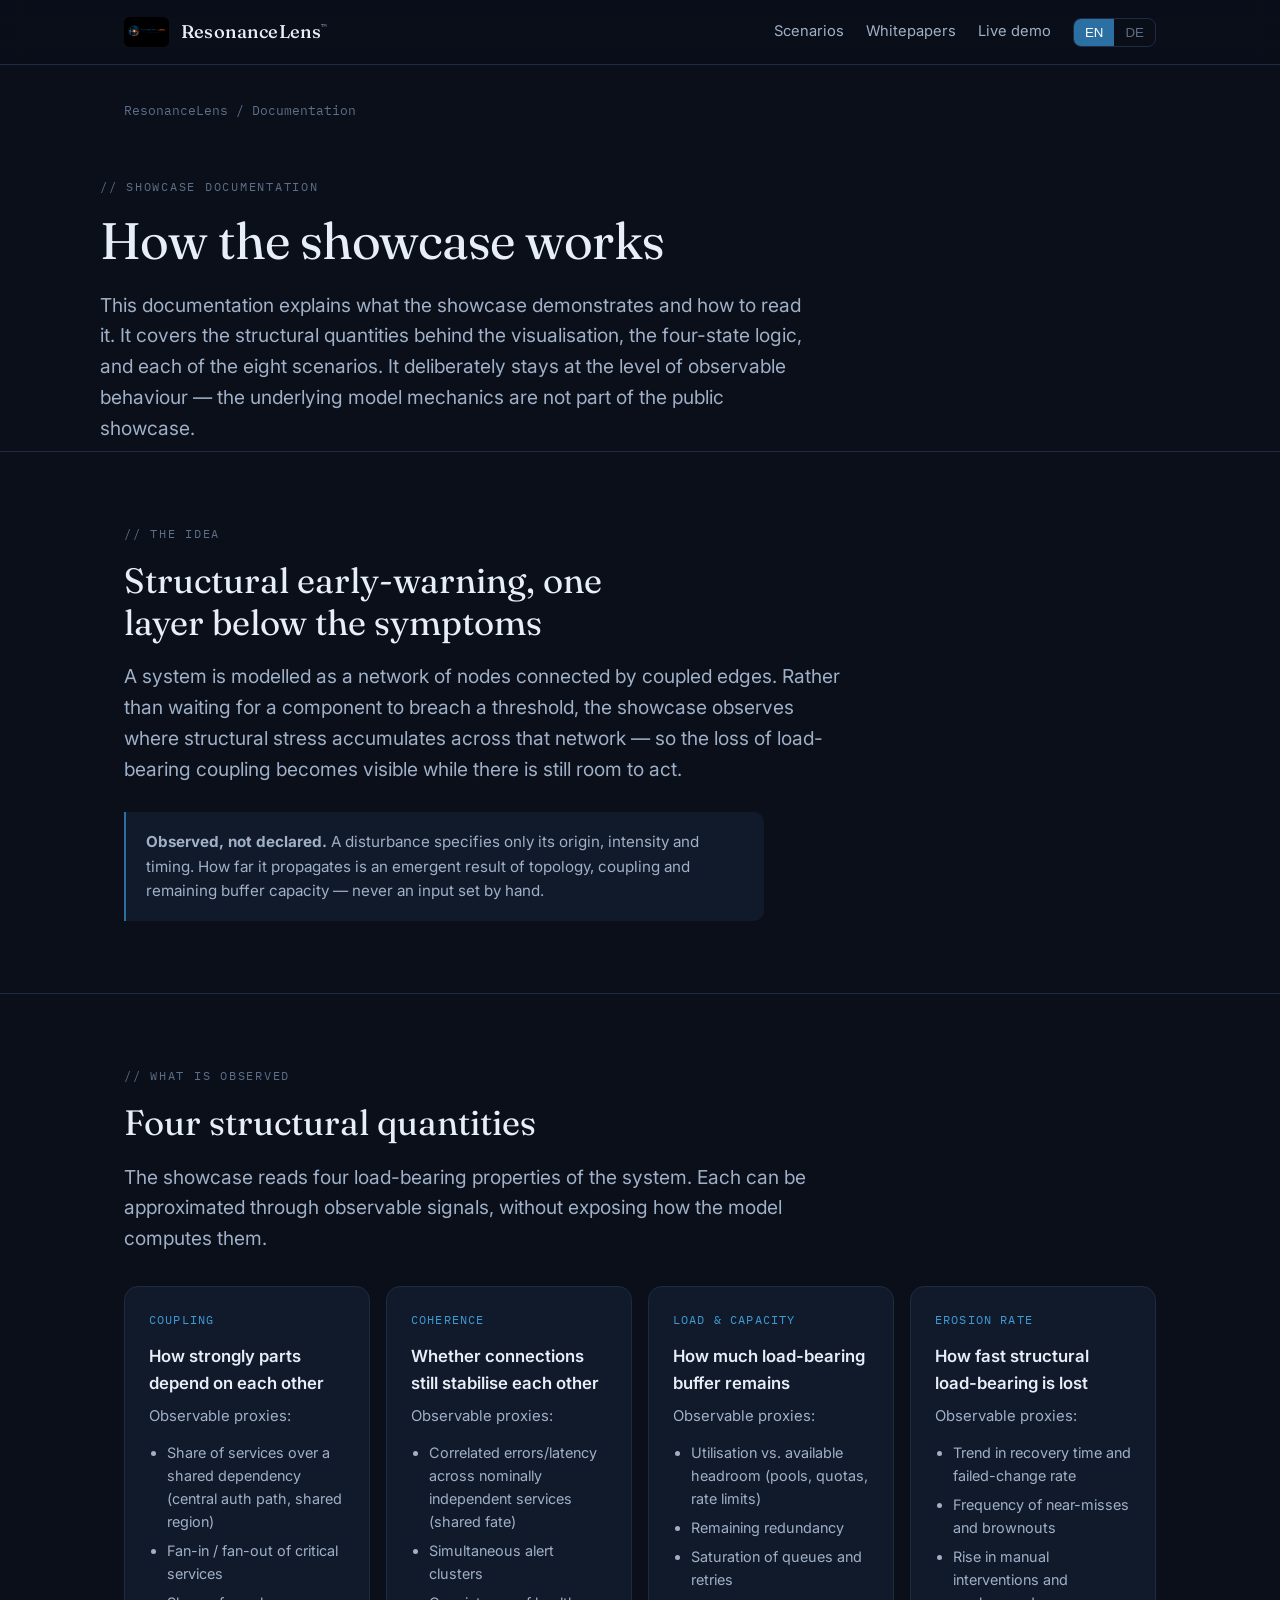
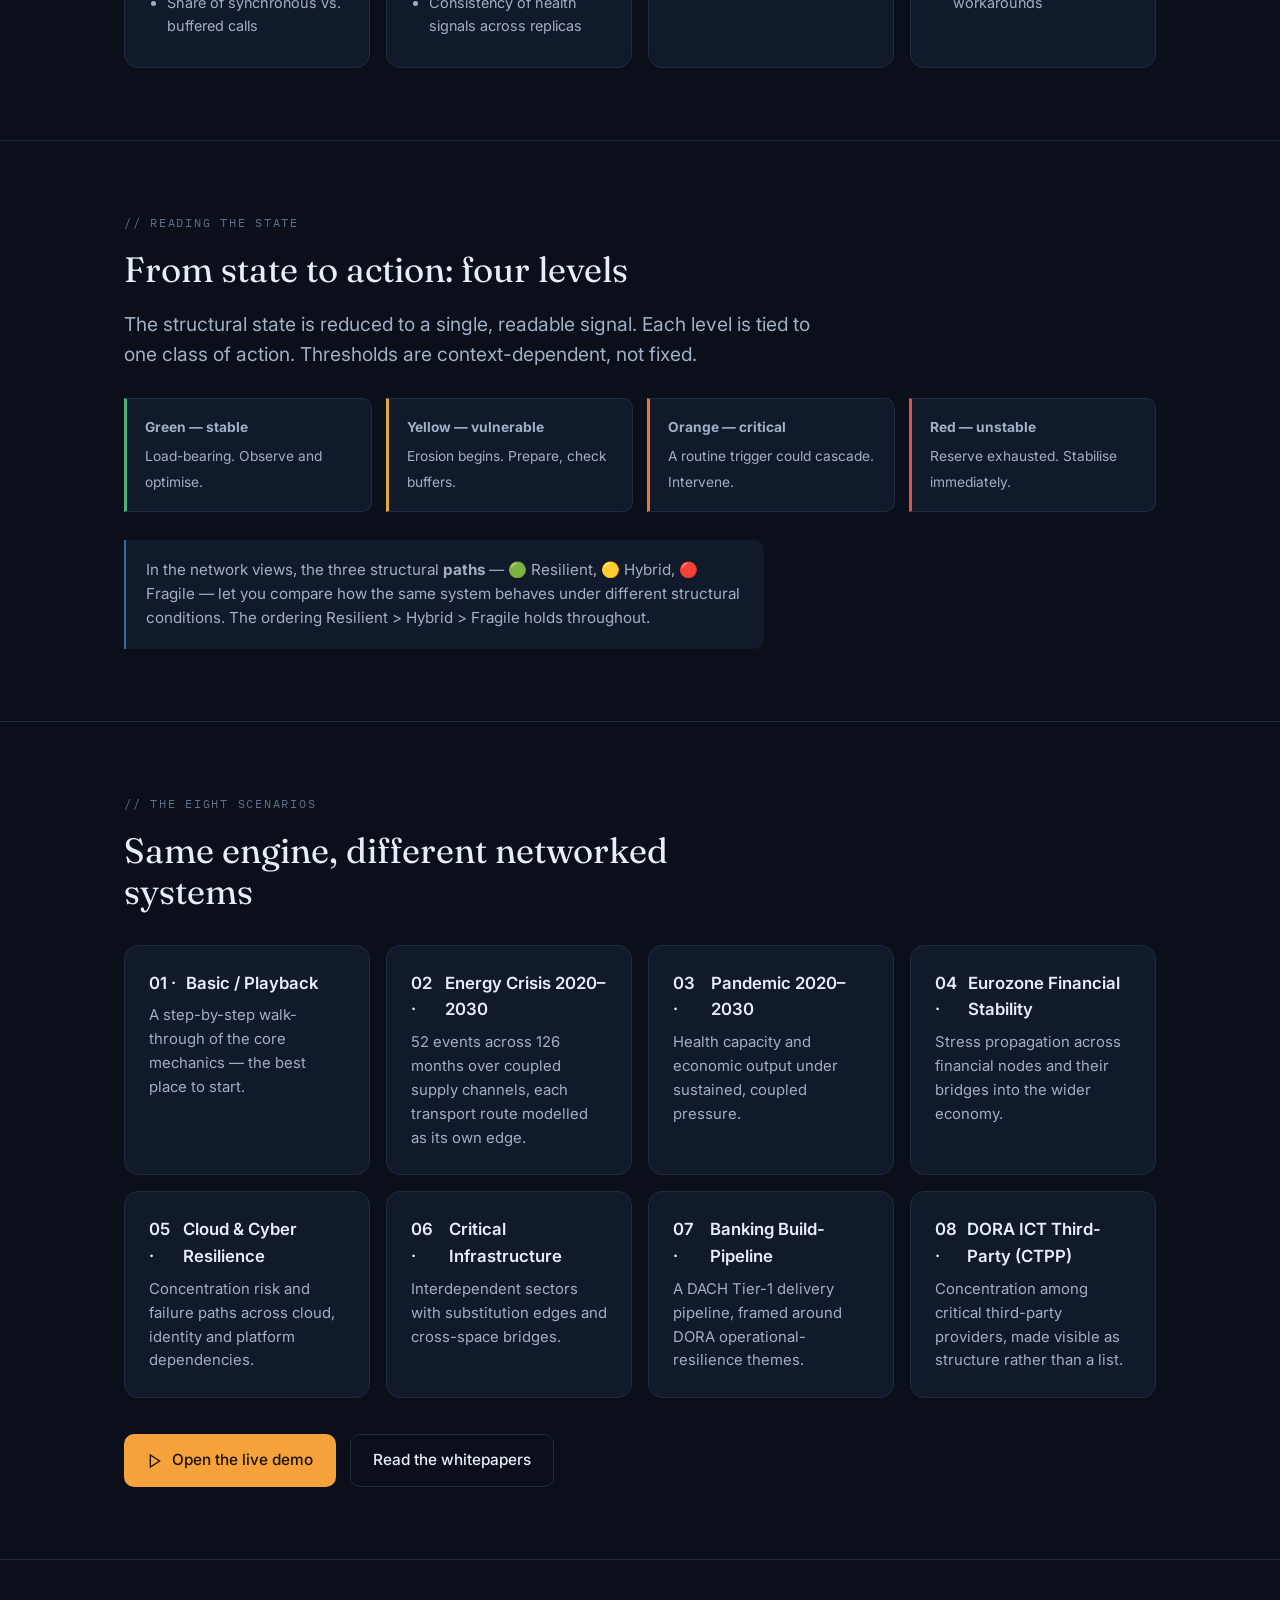
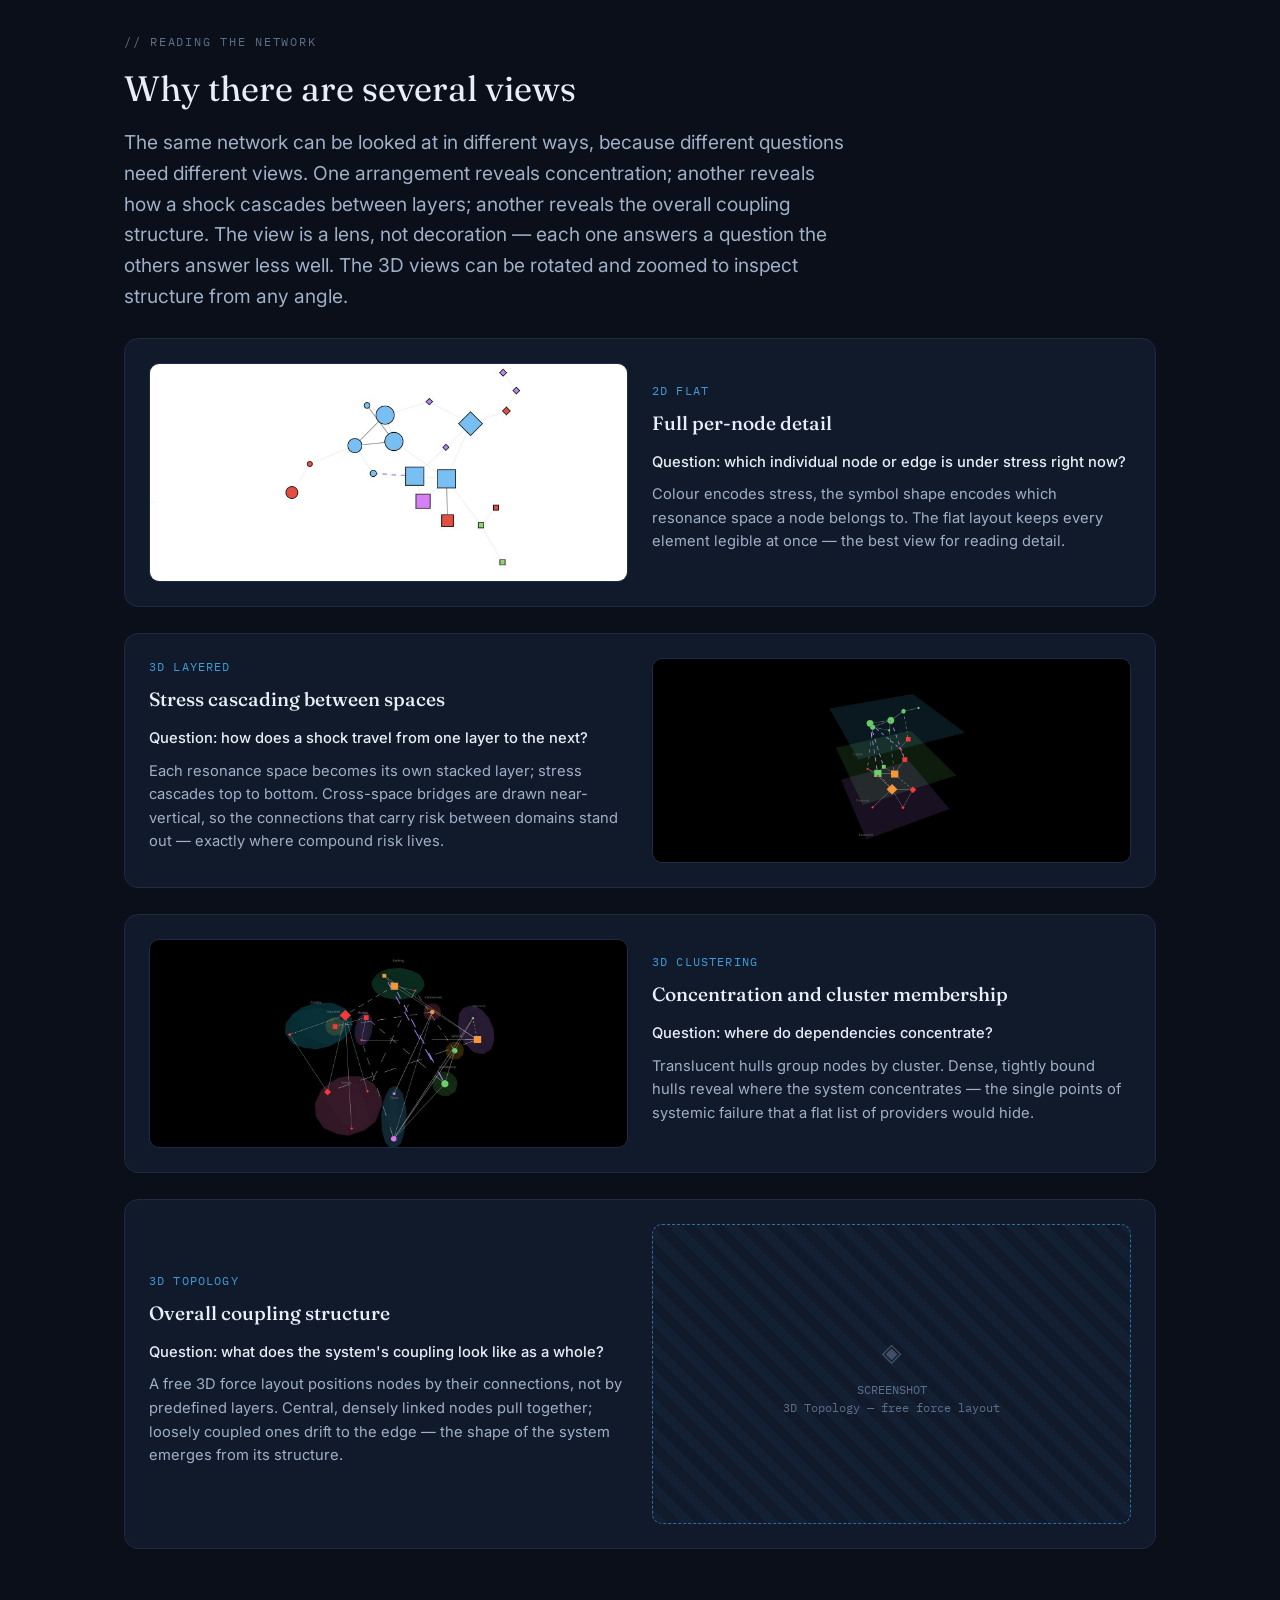
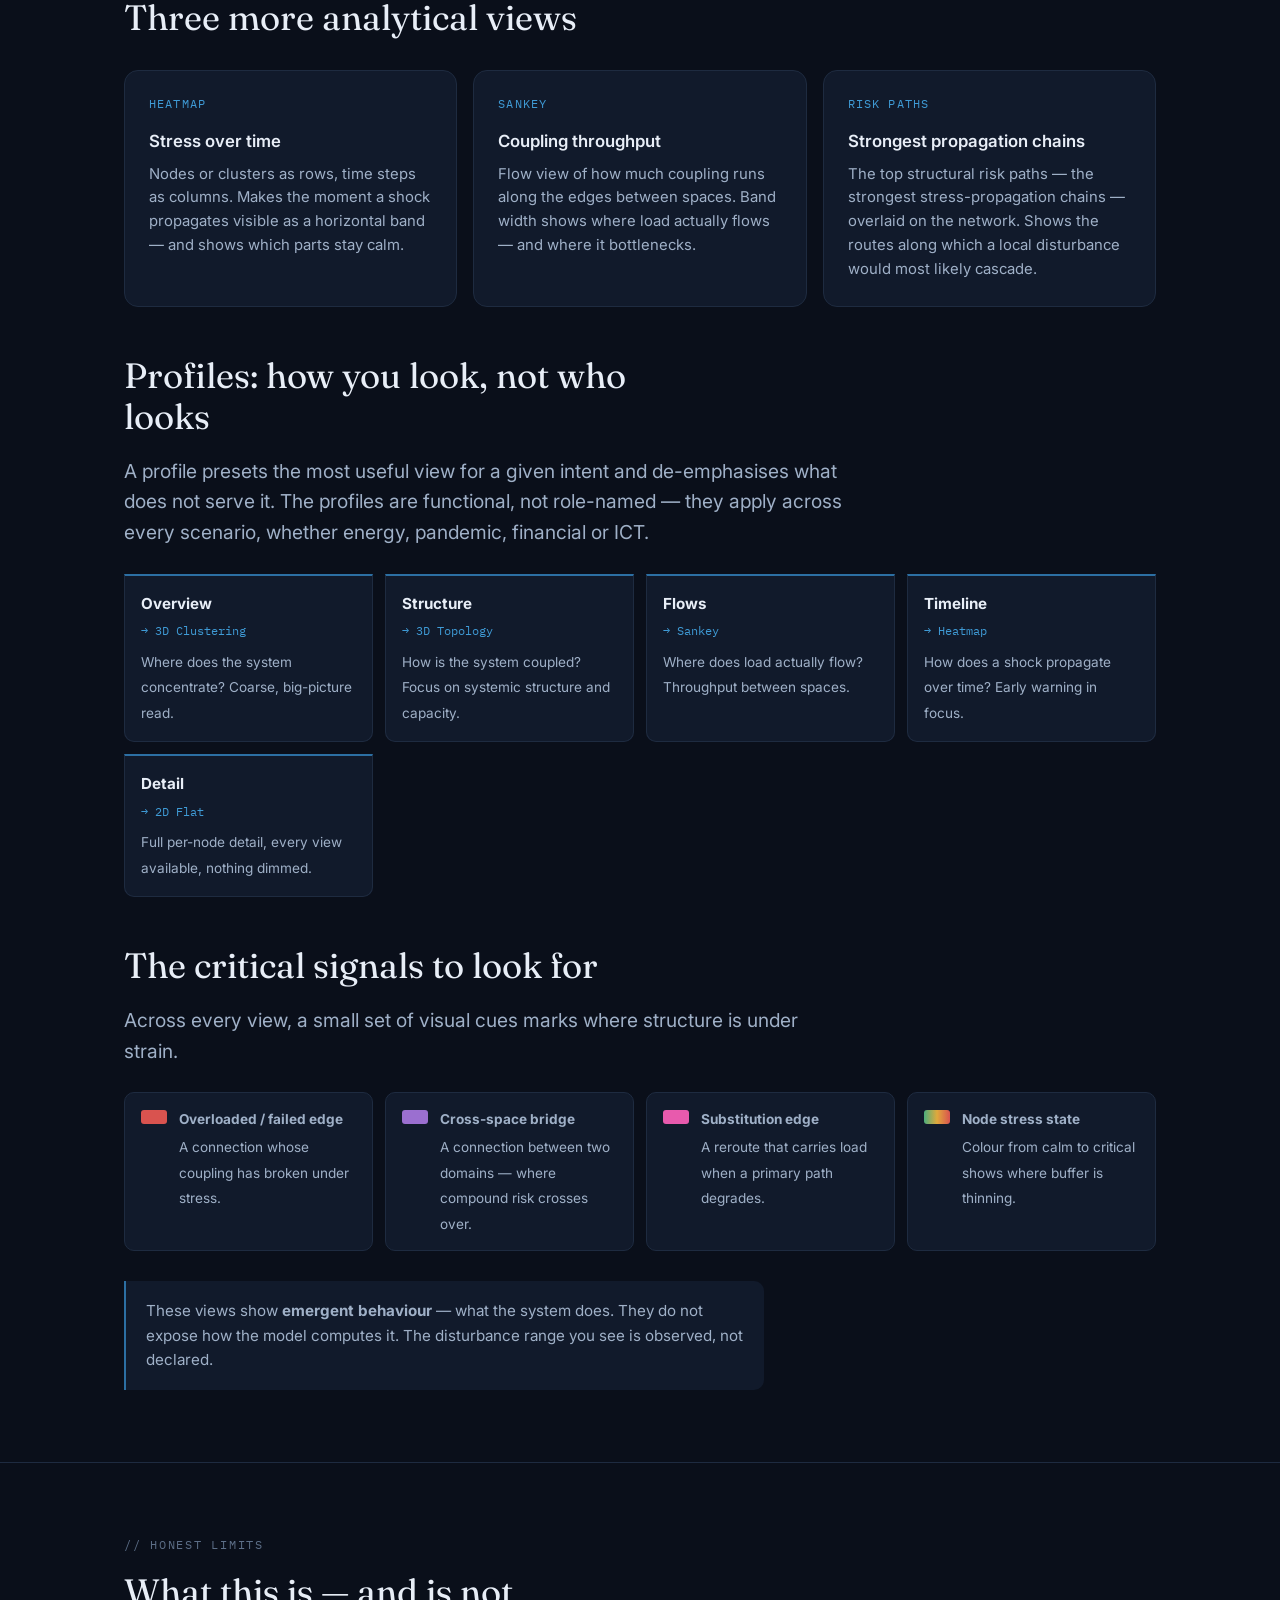
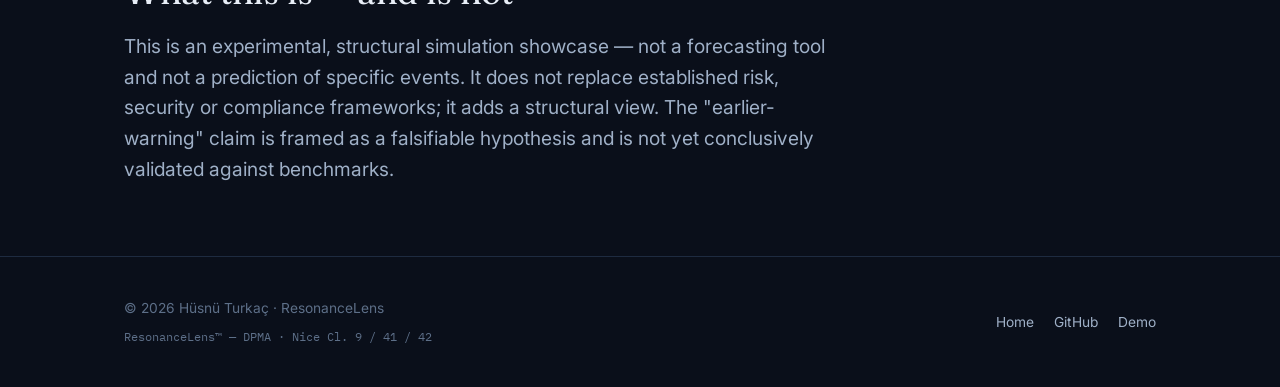
==== commit de740747: "Add highlight images for CTPP concentration and 3D clustering view" ====
--- a/docs/index.html
+++ b/docs/index.html
@@ -228,7 +228,7 @@
           <p class="q"><span data-lang="en">Question: where do dependencies concentrate?</span><span data-lang="de">Frage: wo konzentrieren sich Abhängigkeiten?</span></p>
           <p><span data-lang="en">Translucent hulls group nodes by cluster. Dense, tightly bound hulls reveal where the system concentrates — the single points of systemic failure that a flat list of providers would hide.</span><span data-lang="de">Durchscheinende Hüllen gruppieren Knoten nach Cluster. Dichte, eng gebundene Hüllen zeigen, wo das System konzentriert — die Single Points of Systemic Failure, die eine bloße Anbieterliste verbergen würde.</span></p>
         </div>
-        <div class="shot"><span class="ico">◓</span><span class="cap" data-lang="en">SCREENSHOT<br>3D Clustering — translucent cluster hulls</span><span class="cap" data-lang="de">SCREENSHOT<br>3D Clustering — durchscheinende Cluster-Hüllen</span></div>
+        <div class="shotimg"><img src="../assets/view-3dclustering.png" alt="3D Clustering view — translucent cluster hulls grouping nodes by provider cluster" /></div>
       </div>
 
       <!-- 3D Topology -->
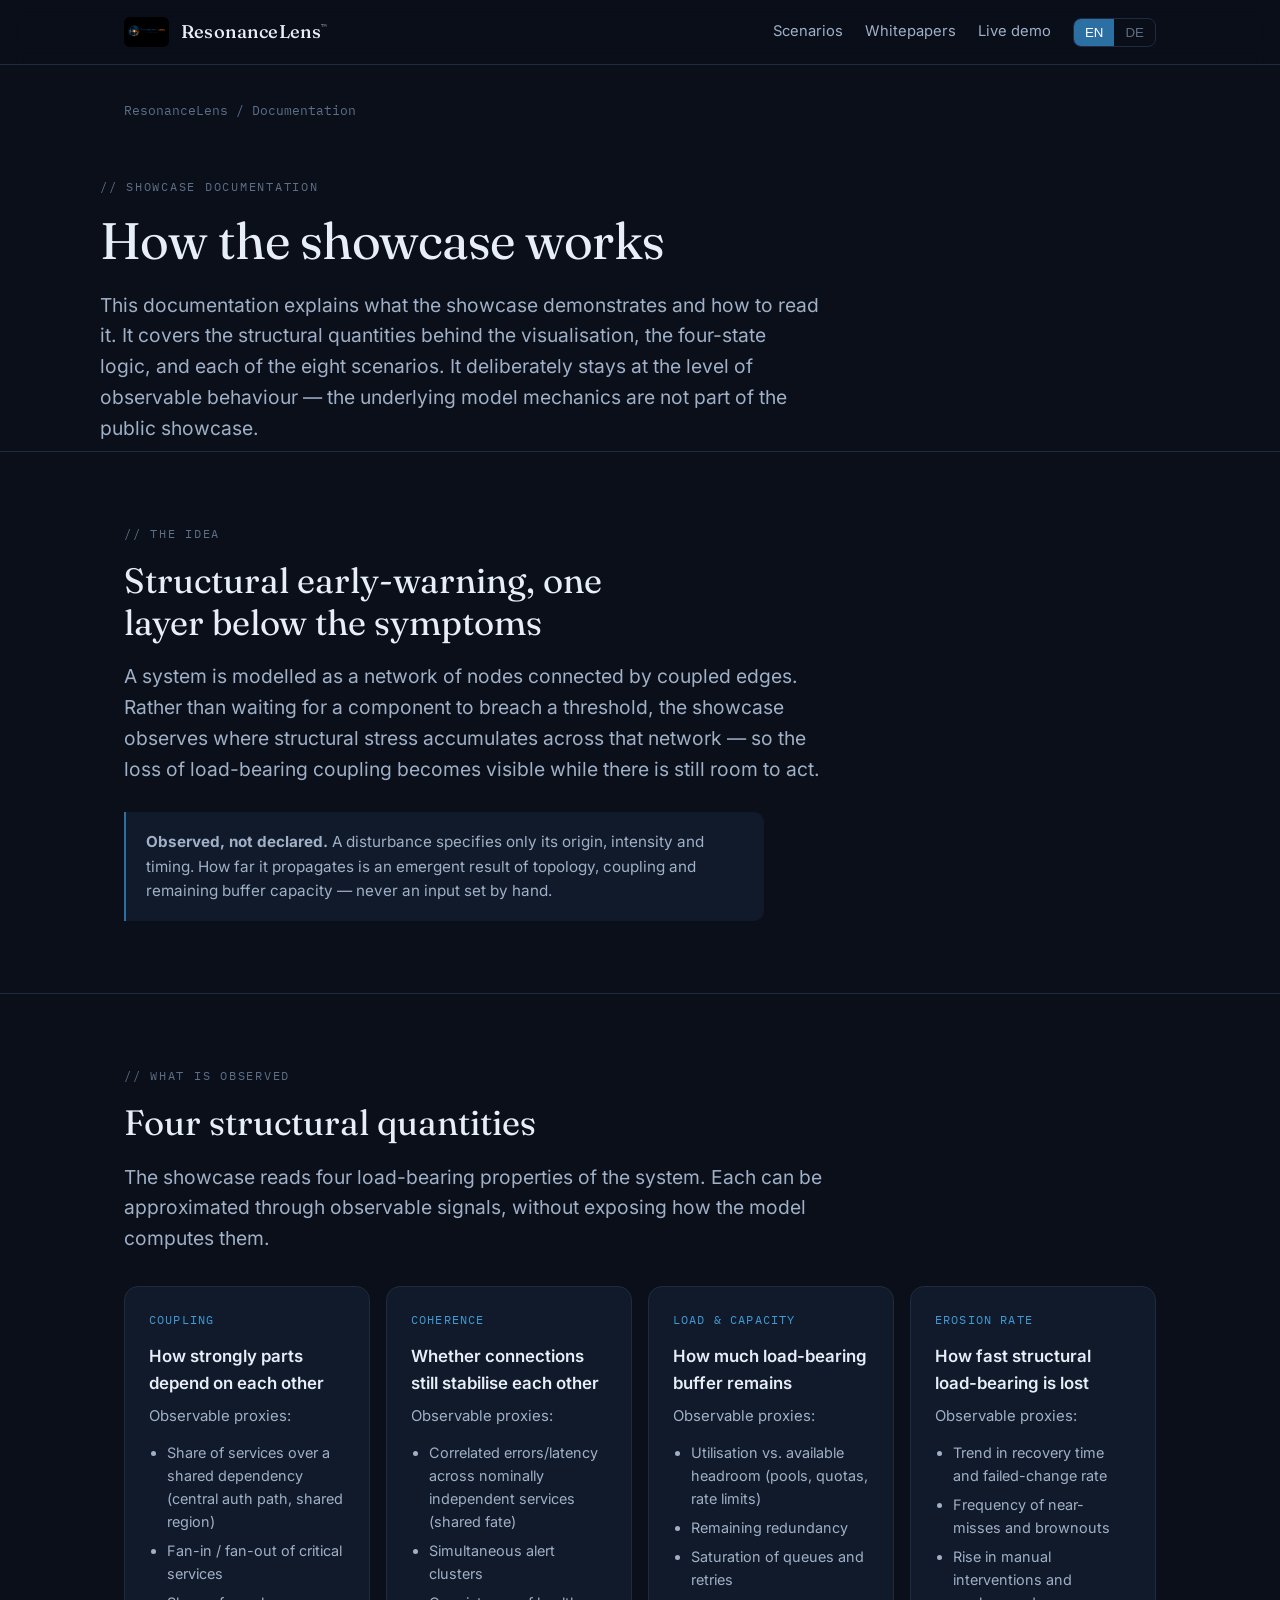
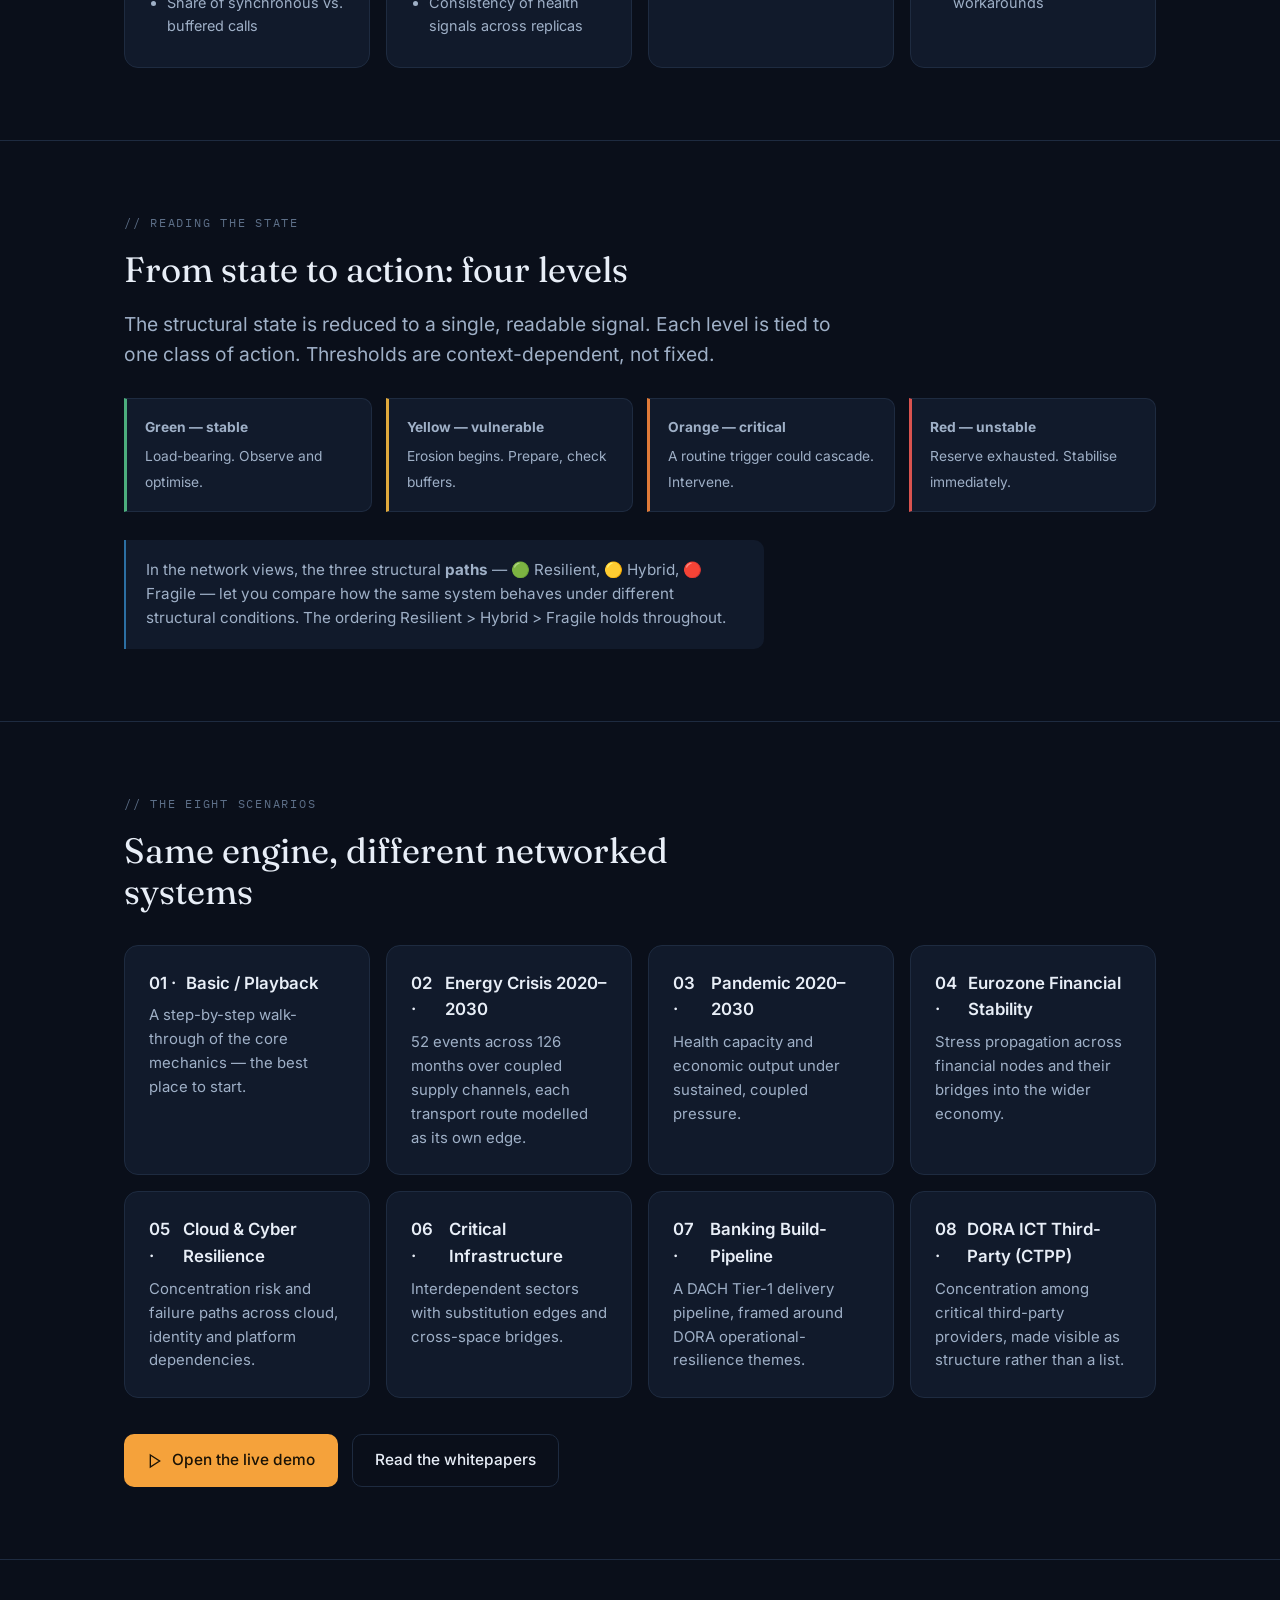
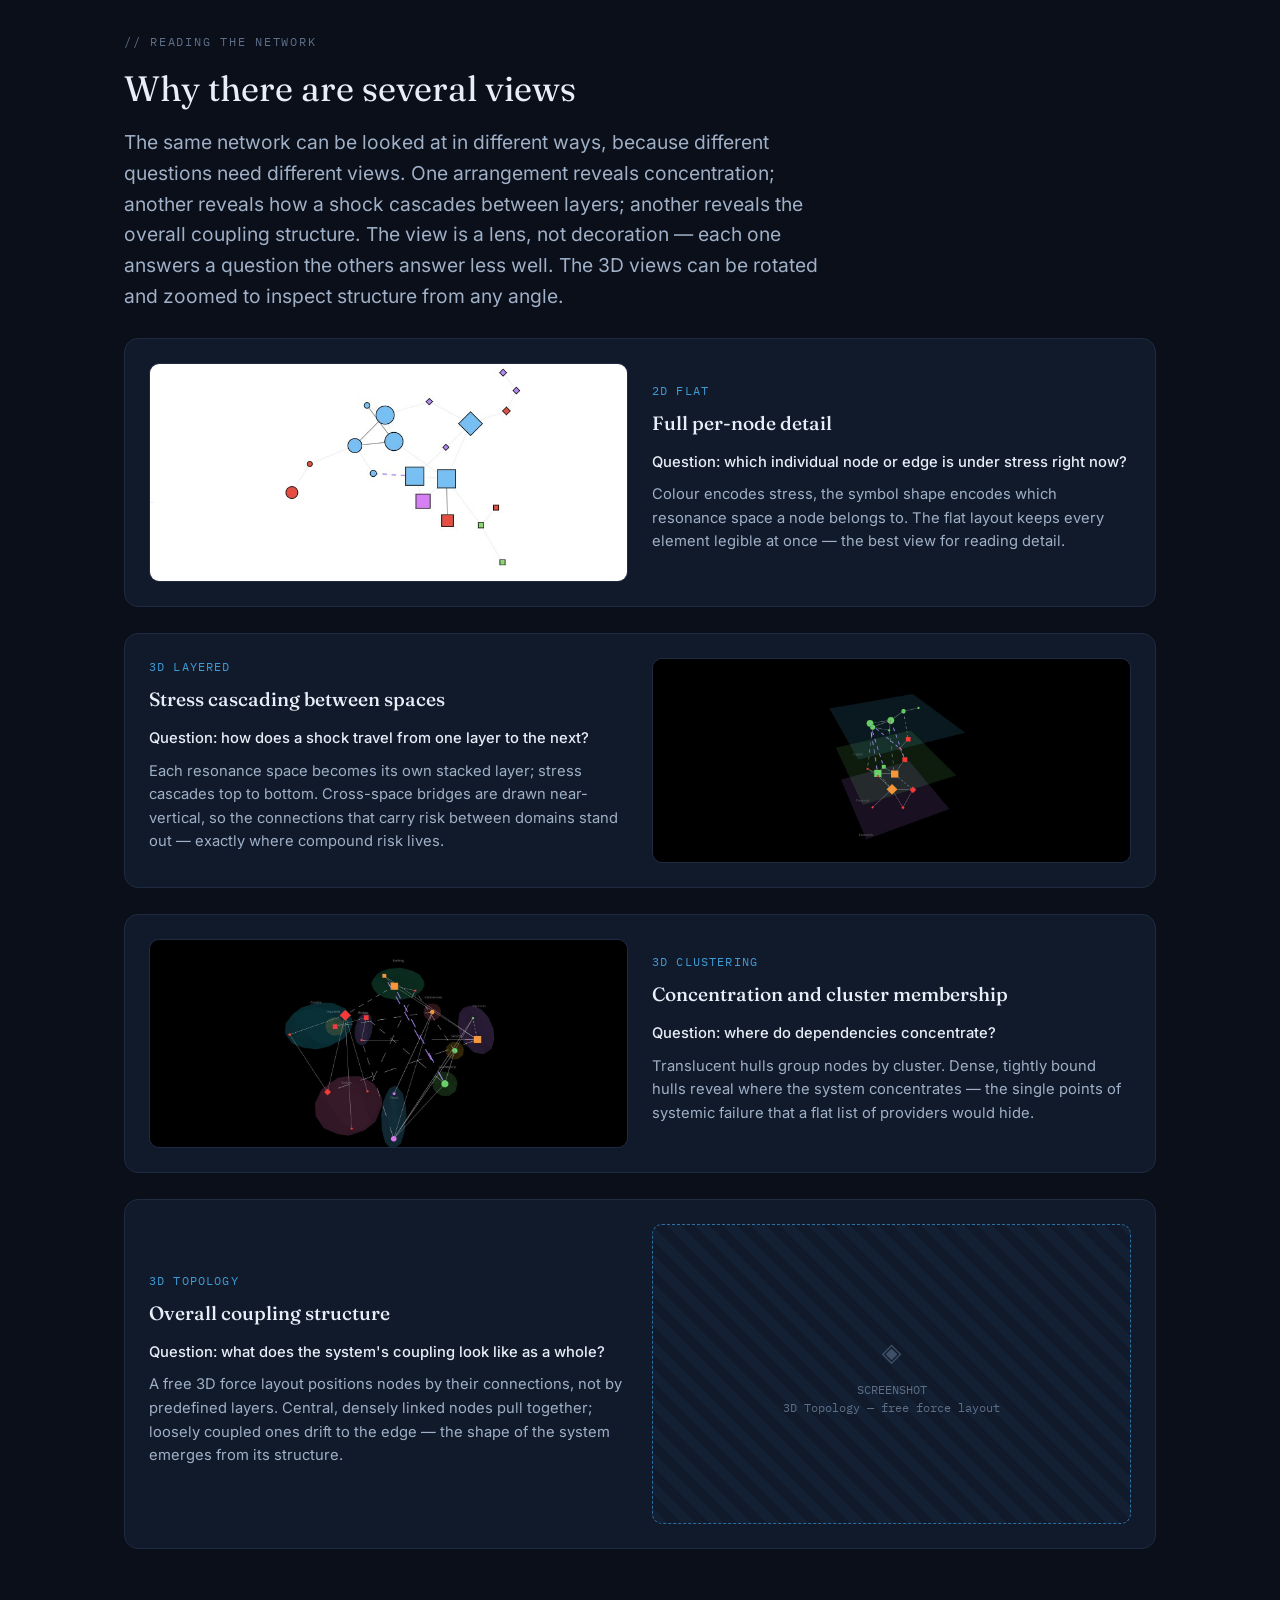
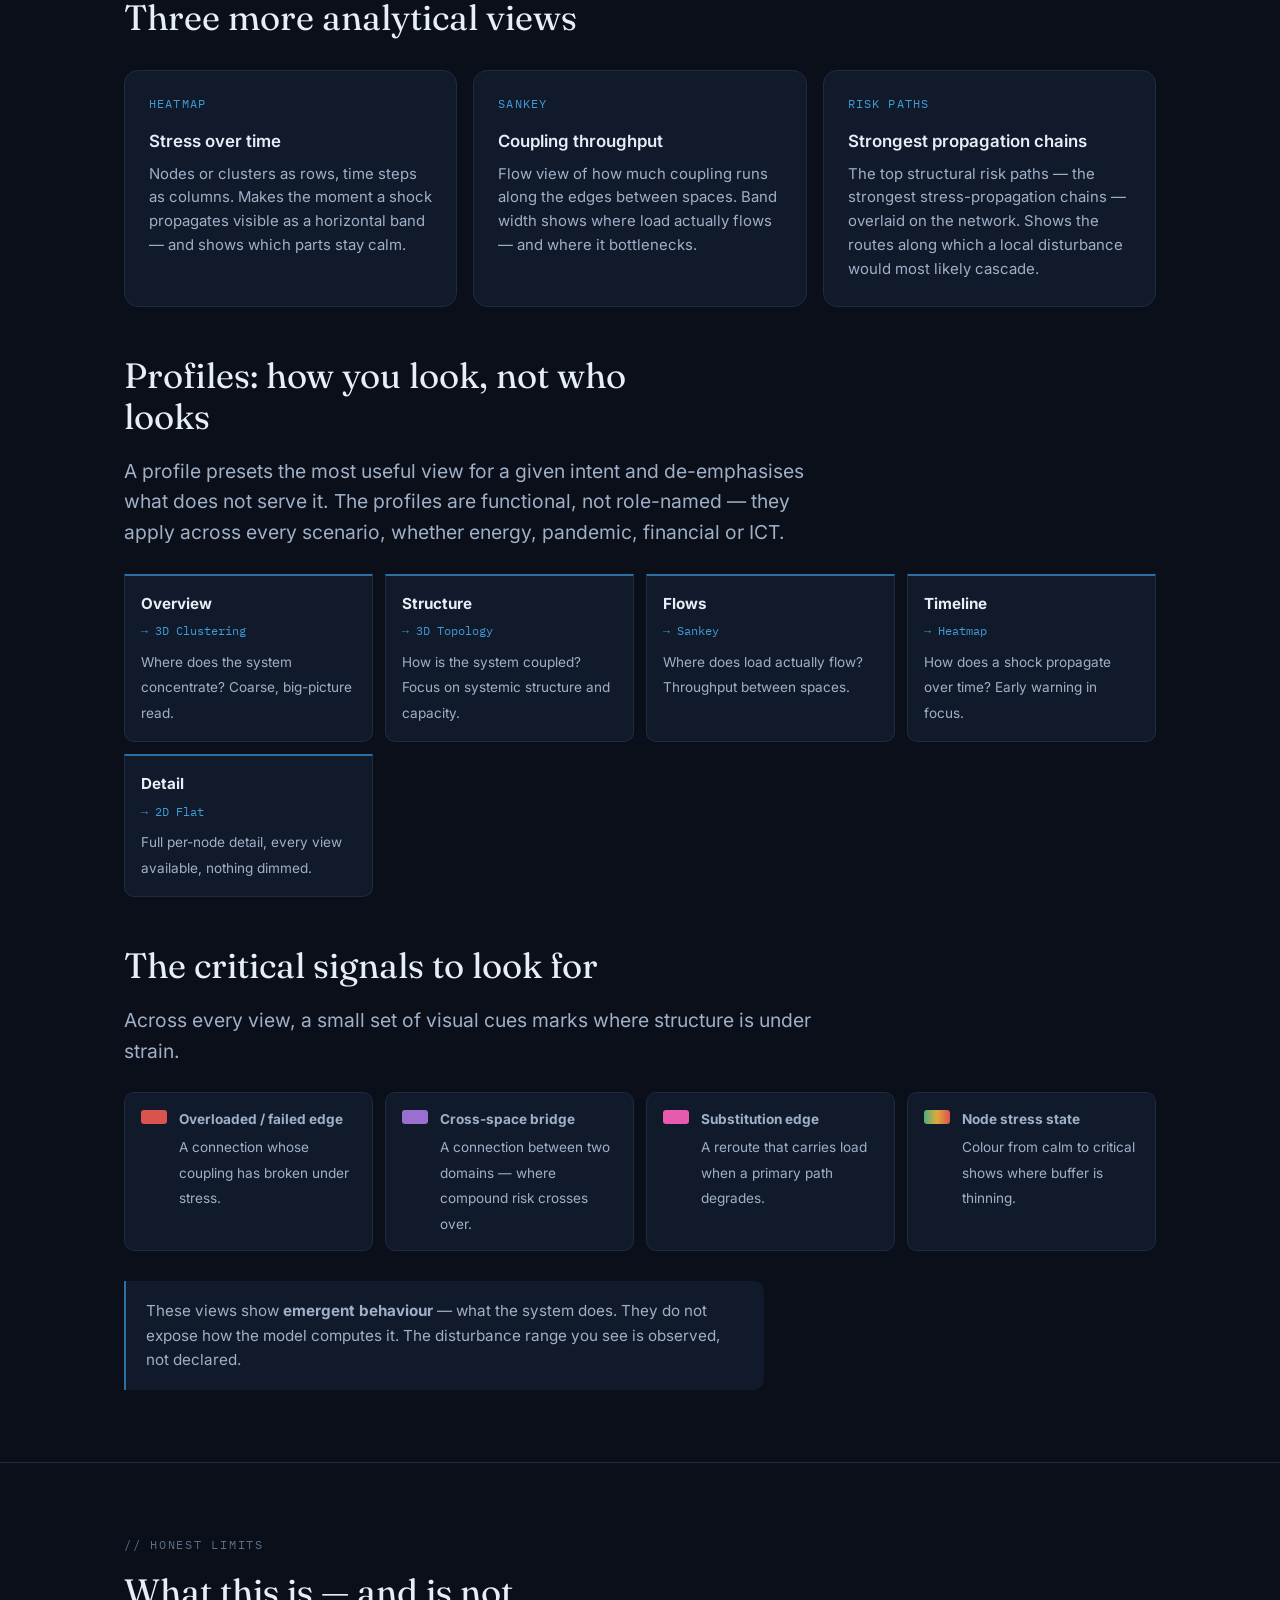
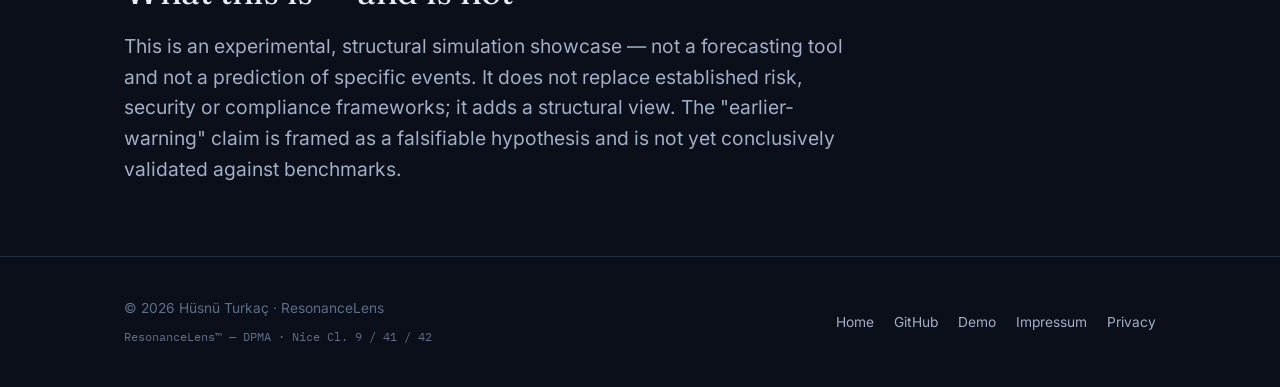
==== commit 125e61e1: "Impressum, Datenschutzerklärung und lokale Schriften - impressum.html (Angaben nach § 5 DDG, § 18 Ab" ====
--- a/docs/index.html
+++ b/docs/index.html
@@ -11,9 +11,7 @@
 <link rel="apple-touch-icon" href="../assets/apple-touch-icon.png" />
 <meta name="description" content="How the ResonanceLens showcase is built: structural quantities, the four-state logic, and the eight interactive scenarios." />
 <link rel="canonical" href="https://resonancelens.de/docs/index.html" />
-<link rel="preconnect" href="https://fonts.googleapis.com" />
-<link rel="preconnect" href="https://fonts.gstatic.com" crossorigin />
-<link href="https://fonts.googleapis.com/css2?family=Fraunces:opsz,wght@9..144,400;9..144,500;9..144,600&family=Inter:wght@400;500;600&family=IBM+Plex+Mono:wght@400;500&display=swap" rel="stylesheet" />
+<link rel="stylesheet" href="../assets/fonts.css" />
 <link rel="stylesheet" href="../assets/style.css" />
 </head>
 <body>
@@ -316,6 +314,8 @@
       <a href="../index.html"><span data-lang="en">Home</span><span data-lang="de">Start</span></a>
       <a href="https://github.com/huesnue/resonancelens-showcase" target="_blank" rel="noopener">GitHub</a>
       <a href="https://resonancelens.streamlit.app/" target="_blank" rel="noopener">Demo</a>
+      <a href="../impressum.html">Impressum</a>
+      <a href="../datenschutz.html"><span data-lang="en">Privacy</span><span data-lang="de">Datenschutz</span></a>
     </div>
   </div>
 </footer>
--- a/assets/fonts.css
+++ b/assets/fonts.css
@@ -0,0 +1,52 @@
+/* ============================================================
+   ResonanceLens — self-hosted web fonts
+   Fraunces, Inter, IBM Plex Mono (SIL Open Font License 1.1,
+   see assets/fonts/LICENSE-*.txt). Served from this site only;
+   no requests to third-party font servers.
+   ============================================================ */
+
+/* Fraunces (variable: weight + optical size) */
+@font-face{
+  font-family:"Fraunces";font-style:normal;font-display:swap;font-weight:100 900;
+  src:url(fonts/fraunces-latin-ext-opsz-normal.woff2) format("woff2-variations"),url(fonts/fraunces-latin-ext-opsz-normal.woff2) format("woff2");
+  unicode-range:U+0100-02BA,U+02BD-02C5,U+02C7-02CC,U+02CE-02D7,U+02DD-02FF,U+0304,U+0308,U+0329,U+1D00-1DBF,U+1E00-1E9F,U+1EF2-1EFF,U+2020,U+20A0-20AB,U+20AD-20C0,U+2113,U+2C60-2C7F,U+A720-A7FF;
+}
+@font-face{
+  font-family:"Fraunces";font-style:normal;font-display:swap;font-weight:100 900;
+  src:url(fonts/fraunces-latin-opsz-normal.woff2) format("woff2-variations"),url(fonts/fraunces-latin-opsz-normal.woff2) format("woff2");
+  unicode-range:U+0000-00FF,U+0131,U+0152-0153,U+02BB-02BC,U+02C6,U+02DA,U+02DC,U+0304,U+0308,U+0329,U+2000-206F,U+20AC,U+2122,U+2191,U+2193,U+2212,U+2215,U+FEFF,U+FFFD;
+}
+
+/* Inter (variable: weight) */
+@font-face{
+  font-family:"Inter";font-style:normal;font-display:swap;font-weight:100 900;
+  src:url(fonts/inter-latin-ext-wght-normal.woff2) format("woff2-variations"),url(fonts/inter-latin-ext-wght-normal.woff2) format("woff2");
+  unicode-range:U+0100-02BA,U+02BD-02C5,U+02C7-02CC,U+02CE-02D7,U+02DD-02FF,U+0304,U+0308,U+0329,U+1D00-1DBF,U+1E00-1E9F,U+1EF2-1EFF,U+2020,U+20A0-20AB,U+20AD-20C0,U+2113,U+2C60-2C7F,U+A720-A7FF;
+}
+@font-face{
+  font-family:"Inter";font-style:normal;font-display:swap;font-weight:100 900;
+  src:url(fonts/inter-latin-wght-normal.woff2) format("woff2-variations"),url(fonts/inter-latin-wght-normal.woff2) format("woff2");
+  unicode-range:U+0000-00FF,U+0131,U+0152-0153,U+02BB-02BC,U+02C6,U+02DA,U+02DC,U+0304,U+0308,U+0329,U+2000-206F,U+20AC,U+2122,U+2191,U+2193,U+2212,U+2215,U+FEFF,U+FFFD;
+}
+
+/* IBM Plex Mono (400, 500) */
+@font-face{
+  font-family:"IBM Plex Mono";font-style:normal;font-display:swap;font-weight:400;
+  src:url(fonts/ibm-plex-mono-latin-ext-400-normal.woff2) format("woff2");
+  unicode-range:U+0100-02BA,U+02BD-02C5,U+02C7-02CC,U+02CE-02D7,U+02DD-02FF,U+0304,U+0308,U+0329,U+1D00-1DBF,U+1E00-1E9F,U+1EF2-1EFF,U+2020,U+20A0-20AB,U+20AD-20C0,U+2113,U+2C60-2C7F,U+A720-A7FF;
+}
+@font-face{
+  font-family:"IBM Plex Mono";font-style:normal;font-display:swap;font-weight:400;
+  src:url(fonts/ibm-plex-mono-latin-400-normal.woff2) format("woff2");
+  unicode-range:U+0000-00FF,U+0131,U+0152-0153,U+02BB-02BC,U+02C6,U+02DA,U+02DC,U+0304,U+0308,U+0329,U+2000-206F,U+20AC,U+2122,U+2191,U+2193,U+2212,U+2215,U+FEFF,U+FFFD;
+}
+@font-face{
+  font-family:"IBM Plex Mono";font-style:normal;font-display:swap;font-weight:500;
+  src:url(fonts/ibm-plex-mono-latin-ext-500-normal.woff2) format("woff2");
+  unicode-range:U+0100-02BA,U+02BD-02C5,U+02C7-02CC,U+02CE-02D7,U+02DD-02FF,U+0304,U+0308,U+0329,U+1D00-1DBF,U+1E00-1E9F,U+1EF2-1EFF,U+2020,U+20A0-20AB,U+20AD-20C0,U+2113,U+2C60-2C7F,U+A720-A7FF;
+}
+@font-face{
+  font-family:"IBM Plex Mono";font-style:normal;font-display:swap;font-weight:500;
+  src:url(fonts/ibm-plex-mono-latin-500-normal.woff2) format("woff2");
+  unicode-range:U+0000-00FF,U+0131,U+0152-0153,U+02BB-02BC,U+02C6,U+02DA,U+02DC,U+0304,U+0308,U+0329,U+2000-206F,U+20AC,U+2122,U+2191,U+2193,U+2212,U+2215,U+FEFF,U+FFFD;
+}
